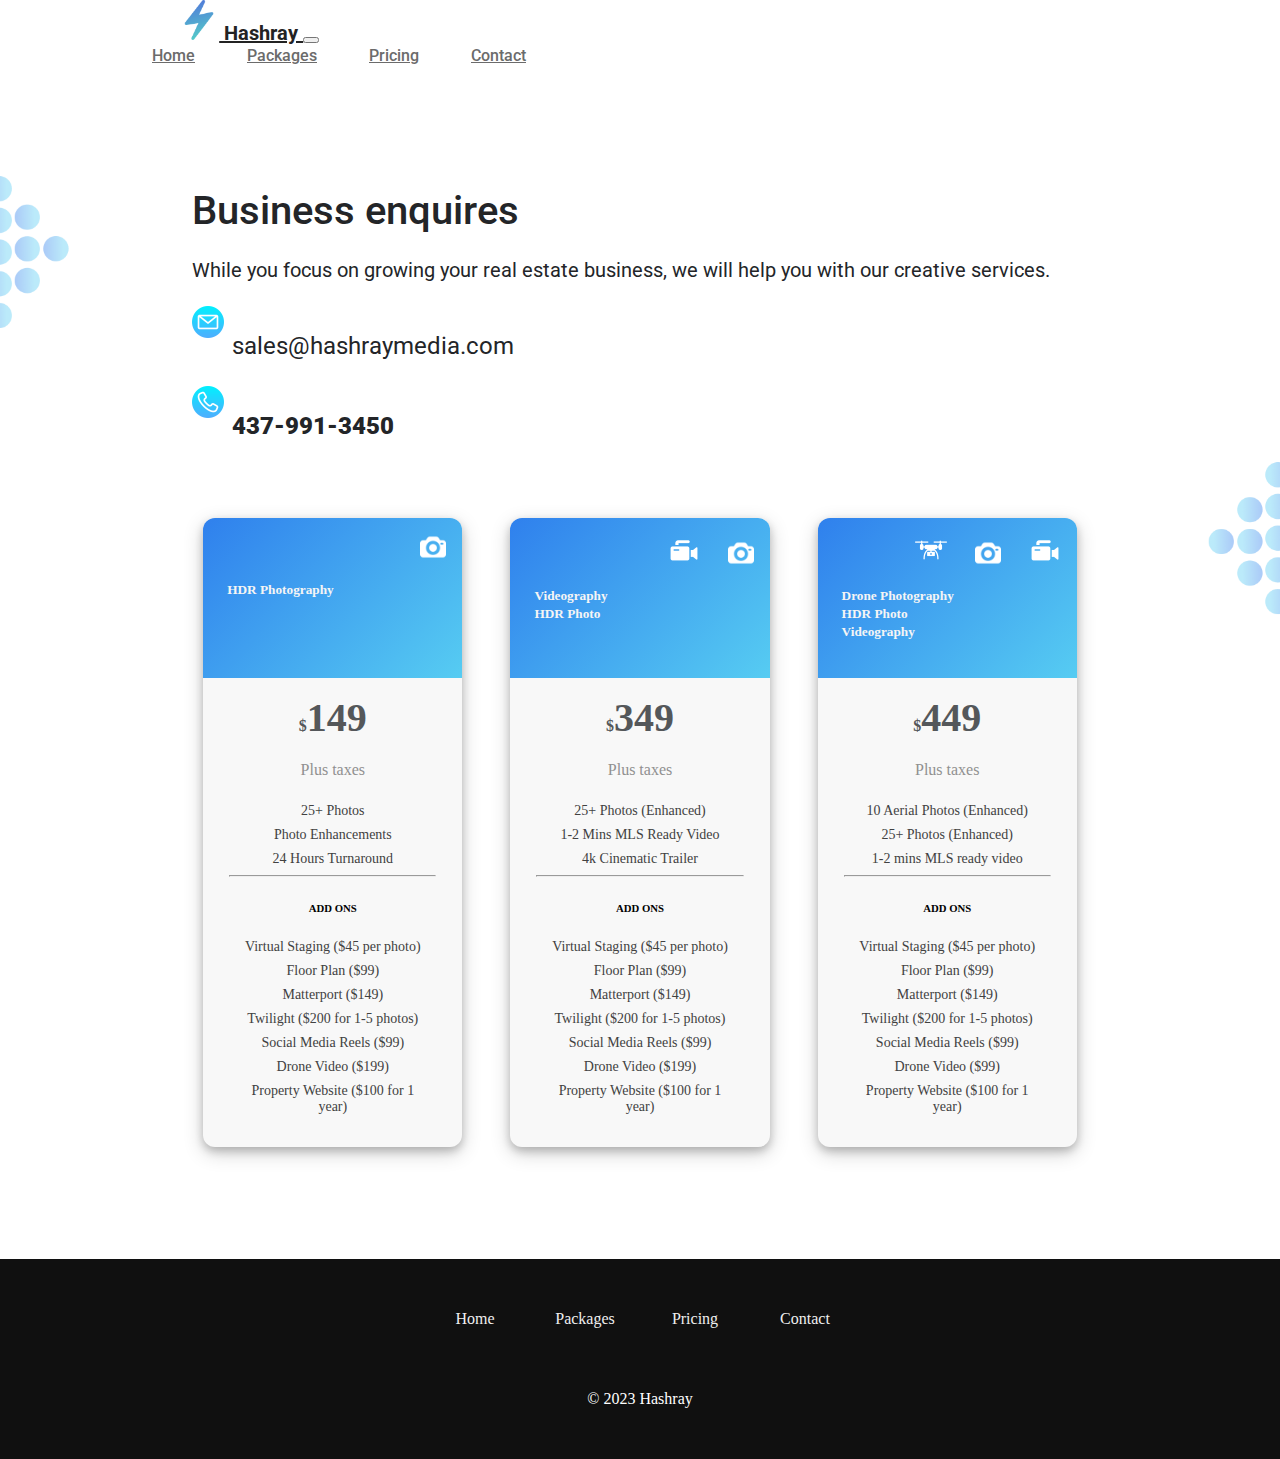
==== contact.html @ 39d91c75 "Add files via upload" ====
<!DOCTYPE html>
<html lang="en">
<head>
  <meta charset="UTF-8">
  <meta http-equiv="X-UA-Compatible" content="IE=edge">
  <meta name="viewport" content="width=device-width, initial-scale=1.0">
  <title>HomePage</title>
  <link rel="preconnect" href="https://fonts.googleapis.com">
  <link rel="preconnect" href="https://fonts.gstatic.com" crossorigin>
  <link href="https://fonts.googleapis.com/css2?family=Galada&family=Roboto:wght@100;300;400;500;700;900&display=swap" rel="stylesheet">
  <link href="https://cdn.jsdelivr.net/npm/bootstrap@5.2.3/dist/css/bootstrap.min.css" rel="stylesheet" integrity="sha384-rbsA2VBKQhggwzxH7pPCaAqO46MgnOM80zW1RWuH61DGLwZJEdK2Kadq2F9CUG65" crossorigin="anonymous">
  <link rel="stylesheet" href="contact.css">
</head>

<body>
    <!-- Navbar -->
    <nav class="myNav navbar sticky-top navbar-expand-lg navbar-light bg-light" id="pageTop">
    <div class="container-fluid">
    <a class="navbar-brand" href="index.html">
        <img src="/Images/HashRay.png" alt="Bootstrap" width="40" height="40">
        Hashray
    </a>
    <button class="navbar-toggler" type="button" data-bs-toggle="collapse" data-bs-target="#navbarNavAltMarkup" aria-controls="navbarNavAltMarkup" aria-expanded="false" aria-label="Toggle navigation">
    <span class="navbar-toggler-icon"></span>
    </button>
    <div class="collapse navbar-collapse" id="navbarNavAltMarkup">
    <div class="navbar-nav justify-content-center">
        <a class="nav-link active" aria-current="page" href="index.html">Home</a>
        <a class="nav-link" href="#PricingID">Packages</a>
        <a class="nav-link" href="#PricingID">Pricing</a>
        <a class="nav-link" href="#">Contact</a>
    </div>
    </div>
    </div>
    </nav>

    <!-- Contact Container -->
    <div class="contactContainer">
        <h1>Business enquires</h1>
        <p>While you focus on growing your real estate business, we will help you with our creative services.</p>
        <div class="iconContainer">   
            <div class="email">
                <img src="Images/email.png" alt="" width="32px" height="32px">
                <p>sales@hashraymedia.com</p>
            </div>
            <div class="mobile">
                <img src="Images/call.png" alt="" width="32px" height="32px">
                <p>437-991-3450</p>
            </div>
        </div>
    </div>

    <!-- Pricing Container -->
    <div class="PricingContainer" id="PricingID">
    <div class="cardPricing cardOne">
        <div class="cardTop cardOneTop">
        <div class="imageContainer">
            <img src="/Images/photo-camera.png" class="cardIcon" alt="" width="26px" height="26px">
        </div>
        <div class="cardHeadingContainer">
            <h5 class="cardHeading">HDR Photography</h5>
        </div>
        </div>
        <div class="cardBottom">
        <h3 class="price"><span class="dollar">$</span>149</h3>
        <p class="taxes">Plus taxes</p>
        <div class="cardParaContainer">
            <p class="cardParagraph">25+ Photos</p>
            <p class="cardParagraph">Photo Enhancements</p>
            <p class="cardParagraph">24 Hours Turnaround</p>
            <hr>
            <h6>ADD ONS</h6>
            <div class="AddOns">
            <p class="cardParagraph">Virtual Staging ($45 per photo)</p>
            <p class="cardParagraph">Floor Plan ($99)</p>
            <p class="cardParagraph">Matterport ($149)</p>
            <p class="cardParagraph">Twilight ($200 for 1-5 photos)</p>
            <p class="cardParagraph">Social Media Reels ($99)</p>
            <p class="cardParagraph">Drone Video ($199)</p>
            <p class="cardParagraph">Property Website ($100 for 1 year)</p>
            </div>
        </div>
        </div>
    </div>
    <div class="cardPricing cardTwo">
        <div class="cardTop cardTwoTop">
        <div class="imageContainer">
            <img src="/Images/camcorder.png" class="cardIcon" alt="" width="32px" height="32px">
            <img src="/Images/photo-camera.png" class="cardIcon" alt="" width="26px" height="26px">
        </div>
        <div class="cardHeadingContainer">
            <h5 class="cardHeading">Videography</h5>
            <h5 class="cardHeading">HDR Photo</h5>  
        </div>
        </div>
        <div class="cardBottom">
        <h3 class="price"><span class="dollar">$</span>349</h3>
        <p class="taxes">Plus taxes</p>
        <div class="cardParaContainer">
            <p class="cardParagraph">25+ Photos (Enhanced)</p>
            <p class="cardParagraph">1-2 Mins MLS Ready Video</p>
            <p class="cardParagraph">4k Cinematic Trailer</p>
            <hr>
            <h6>ADD ONS</h6>
            <div class="AddOns">
            <p class="cardParagraph">Virtual Staging ($45 per photo)</p>
            <p class="cardParagraph">Floor Plan ($99)</p>
            <p class="cardParagraph">Matterport ($149)</p>
            <p class="cardParagraph">Twilight ($200 for 1-5 photos)</p>
            <p class="cardParagraph">Social Media Reels ($99)</p>
            <p class="cardParagraph">Drone Video ($199)</p>
            <p class="cardParagraph">Property Website ($100 for 1 year)</p>
            </div>
        </div>
        </div>       
    </div>
    <div class="cardPricing cardThree">
        <div class="cardTop cardTwoTop">
        <div class="imageContainer">
            <img src="/Images/drone.png" class="cardIcon" alt="" width="32px" height="32px">
            <img src="/Images/photo-camera.png" class="cardIcon" alt="" width="26px" height="26px">
            <img src="/Images/camcorder.png" class="cardIcon" alt="" width="32px" height="32px">
        </div>
        <div class="cardHeadingContainer">
            <h5 class="cardHeading">Drone Photography</h5>  
            <h5 class="cardHeading">HDR Photo</h5>  
            <h5 class="cardHeading">Videography</h5>
        </div>
        </div>
        <div class="cardBottom">
        <h3 class="price"><span class="dollar">$</span>449</h3>
        <p class="taxes">Plus taxes</p>
        <div class="cardParaContainer">
            <p class="cardParagraph">10 Aerial Photos (Enhanced)</p>
            <p class="cardParagraph">25+ Photos (Enhanced)</p>
            <p class="cardParagraph">1-2 mins MLS ready video</p>
            <hr>
            <h6>ADD ONS</h6>
            <div class="AddOns">
            <p class="cardParagraph">Virtual Staging ($45 per photo)</p>
            <p class="cardParagraph">Floor Plan ($99)</p>
            <p class="cardParagraph">Matterport ($149)</p>
            <p class="cardParagraph">Twilight ($200 for 1-5 photos)</p>
            <p class="cardParagraph">Social Media Reels ($99)</p>
            <p class="cardParagraph">Drone Video ($99)</p>
            <p class="cardParagraph">Property Website ($100 for 1 year)</p>
            </div>
        </div>
        </div>       
    </div>
    </div>

    <!-- Footer -->
    <footer class="footerContainer" id="footerID">
    <div class="footerNavContainer">
        <ul class="footerNav">
        <li class="footer-item"><a href="index.html" class="footer-anchor">Home</a></li>
        <li class="footer-item"><a href="#PricingID" class="footer-anchor">Packages</a></li>
        <li class="footer-item"><a href="#PricingID" class="footer-anchor">Pricing</a></li>
        <li class="footer-item"><a href="#" class="footer-anchor">Contact</a></li>
        </ul>
    </div>
    <div class="copyrightContainer">
        <p class="copyright">© 2023 Hashray</p>
    </div>    
    </footer>

    <script src="https://cdn.jsdelivr.net/npm/bootstrap@5.2.3/dist/js/bootstrap.bundle.min.js" integrity="sha384-kenU1KFdBIe4zVF0s0G1M5b4hcpxyD9F7jL+jjXkk+Q2h455rYXK/7HAuoJl+0I4" crossorigin="anonymous"></script>
</body>
</html>
---- contact.css ----
body {
    margin: 0px;
    width: 100vw;
    display: flex;
    flex-direction: column;
    justify-content: center;
    align-items: center;
    background-image: url(Images/BG_contact.png);
    background-size: 100%;
    background-repeat: no-repeat;
    overflow-x: hidden;
}

.navbar-brand {
    margin-left: 14%;
    font-family: 'Roboto';
    font-style: normal;
    font-weight: 700;
    font-size: 20px;
    line-height: 0px;
    color: #232323;
}

.myNav {
    width: 100%;
    /* --bs-bg-opacity: 0; */
}

.navbar-nav {
    margin-left: 10%;
}

.nav-link {
    margin: 0px 24px 0px 24px;
    font-family: 'Roboto';
    font-style: normal;
    font-weight: 500;
    font-size: 16px;
    line-height: 24px;
    color: #6B6B6B;
}

.contactContainer {
    width: 70%;
    height: auto;
    margin-top: 100px;
}

.contactContainer h1 {
    font-family: 'Roboto';
    font-weight: 500;
    font-size: 40px;
    line-height: 32px;
    color: #232528;
}

.contactContainer p {
    font-family: 'Roboto';
    font-weight: 400;
    font-size: 20px;
    line-height: 32px;
    color: #232528;
}

.iconContainer {
    display: flex;
    flex-direction: column;
}

.email,
.mobile {
    display: flex;
}

.email p {
    font-family: 'Roboto';
    font-weight: 400;
    font-size: 24px;
    line-height: 32px;
    color: #232528;
    margin-left: 8px;
}

.mobile p {
    font-family: 'Roboto';
    font-weight: 900;
    font-size: 24px;
    line-height: 32px;
    color: #232528;
    margin-left: 8px;
}


.PricingContainer {
    width: 72vw;
    height: auto;
    /* background-color: antiquewhite; */
    margin-top: 40px;
    align-self: center;
    display: flex;
    flex-wrap: wrap;
    justify-content: center;
    align-items: center;
}

.cardPricing {
    margin: auto;
    margin: 12px 24px 12px 24px;
    min-height: 400px;
    flex-basis: 250px;
    flex-grow: 1;
    background-color: #F8F8F8;
    border-radius: 12px;
    box-shadow: 0 4px 8px 0 rgba(0, 0, 0, 0.2), 0 6px 20px 0 rgba(0, 0, 0, 0.19);
}

.cardTop {
    /* background-color: #56CCF2; */
    background: linear-gradient(135deg, #2F80ED, #56CCF2);
    height: 160px;
    border-radius: 12px 12px 0px 0px;
    display: flex;
    flex-direction: column;
}

.imageContainer {
    align-self: flex-end;
    margin: 0px 16px;
}

.cardIcon {
    margin: 16px 0px 0px 24px;
}

.cardHeading {
    color: #F5F5F5;
    margin: 2px 24px;
}

.cardHeadingContainer {
    margin-top: 16px;
    margin-bottom: 16px;
}


.cardBottom {
    display: flex;
    flex-direction: column;
    justify-content: center;
    align-items: center;
    height: auto;
}

.cardParaContainer {
    width: 80%;
    text-align: center;
}

.price {
    font-weight: 800;
    font-size: 40px;
    margin: 16px 0px 4px 0px;
    color: #54575A;
}

.dollar {
    font-size: 16px;
    color: #54575A;
}

.taxes {
    font-size: 16px;
    color: #909090;
}

.cardLine {
    width: 80%;
    margin: 8px;
}

.cardParagraph {
    margin: 8px;
    font-size: 14px;
    font-weight: 500;
    color: #414141;
}

.AddOns {
    margin: 16px 0px 32px 0px;
}

.footerContainer {
    width: 100vw;
    height: 200px;
    margin-top: 100px;
    background-color: #101010;
    display: flex;
    flex-direction: column;
    justify-content: center;
}

.footerNav {
    list-style-type: none;
    display: flex;
    justify-content: center;
    height: 24px;
    padding: 0px;
}

.footer-item {
    margin: 0px 20px;
    width: 70px;
    text-align: center;
}

.footer-anchor {
    text-decoration: none;
    color: rgb(239, 239, 239);
}

.footer-anchor:hover {
    text-decoration: underline;
    color: whitesmoke;
    font-size: 17px;
}

.copyrightContainer {
    align-self: center;
    margin-top: 24px;
    color: rgb(255, 255, 255);
}

/*********************************************Media Queries - Medium*********************************************/
/*********************************************Media Queries - Medium*********************************************/
/*********************************************Media Queries - Medium*********************************************/
@media screen and (max-width:805px) {
    .PricingContainer {
        width: 85vw;
        margin-top: 40px;
    }


    .footer-item {
        margin: 0px 10px;
        width: 65px;
    }

    .email p {
        font-size: 18px;
        font-weight: 600;
    }

    .mobile p {
        font-size: 18px;
    }

}
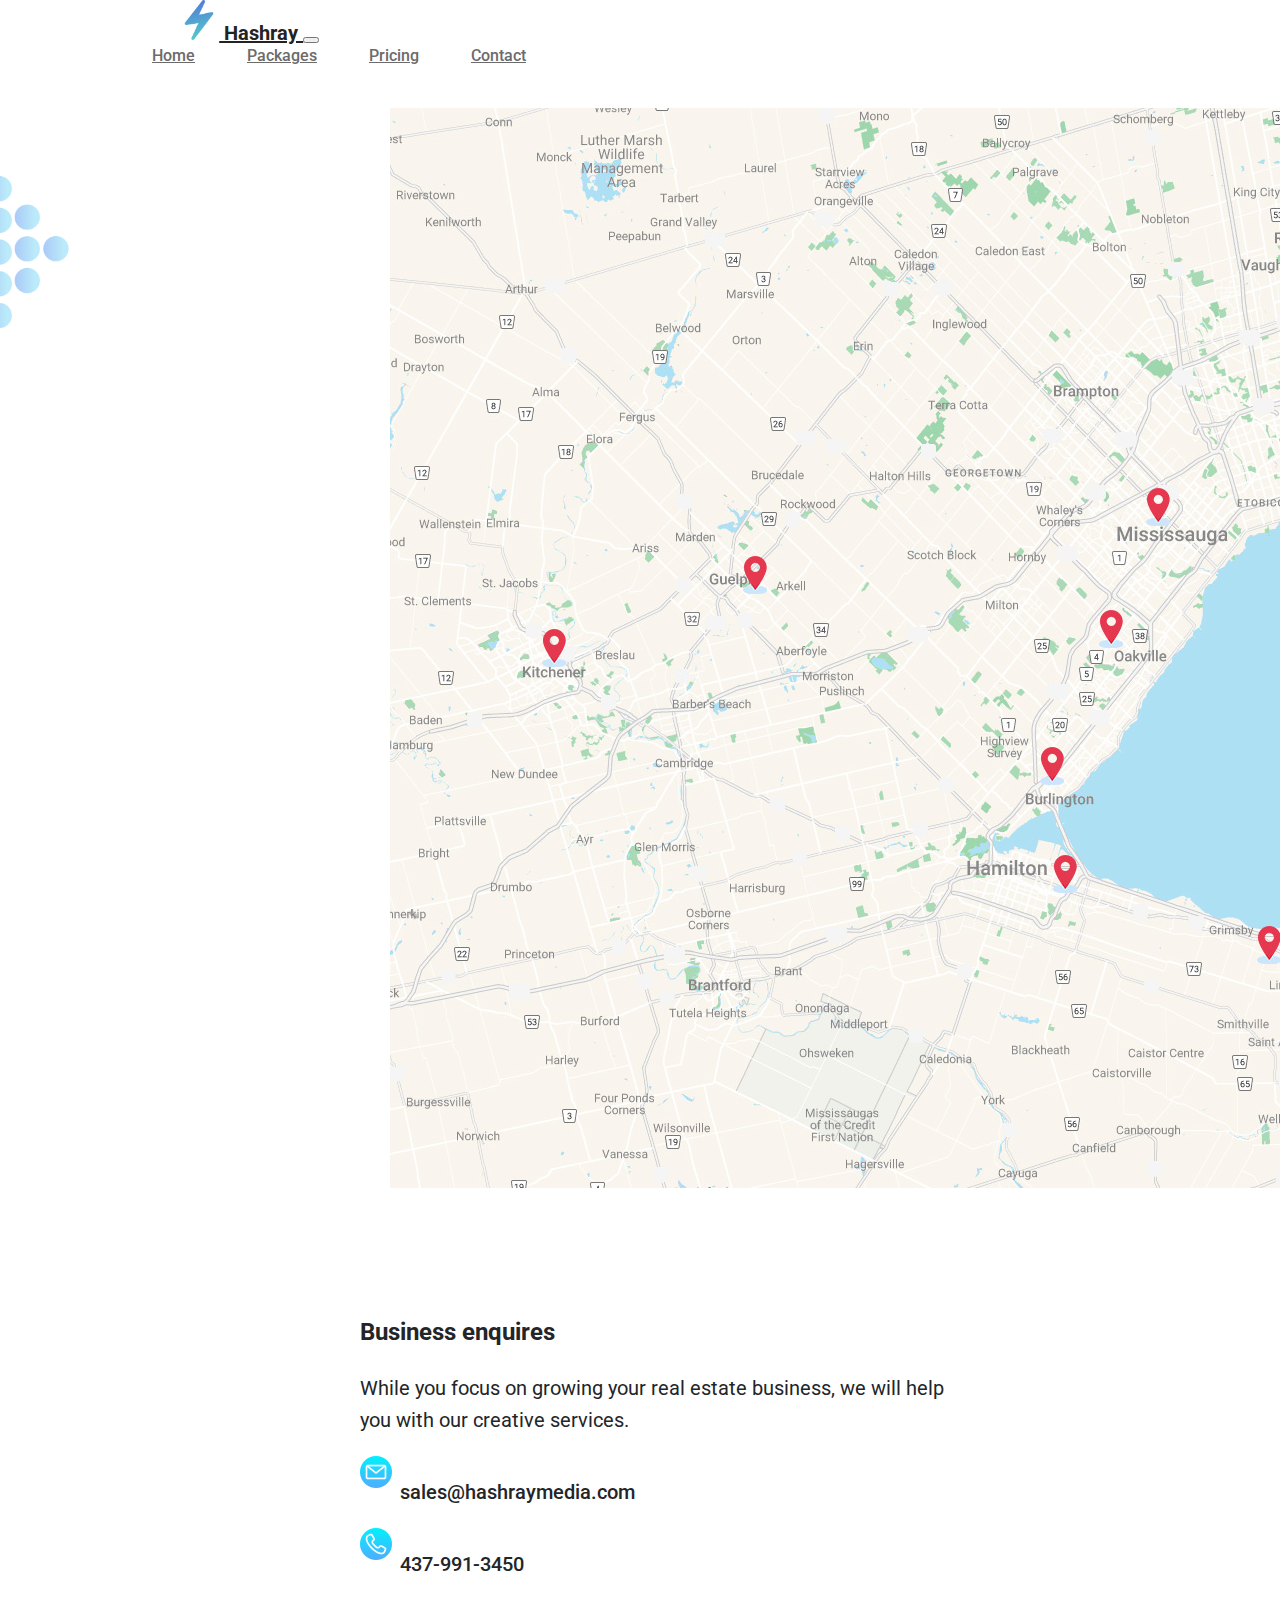
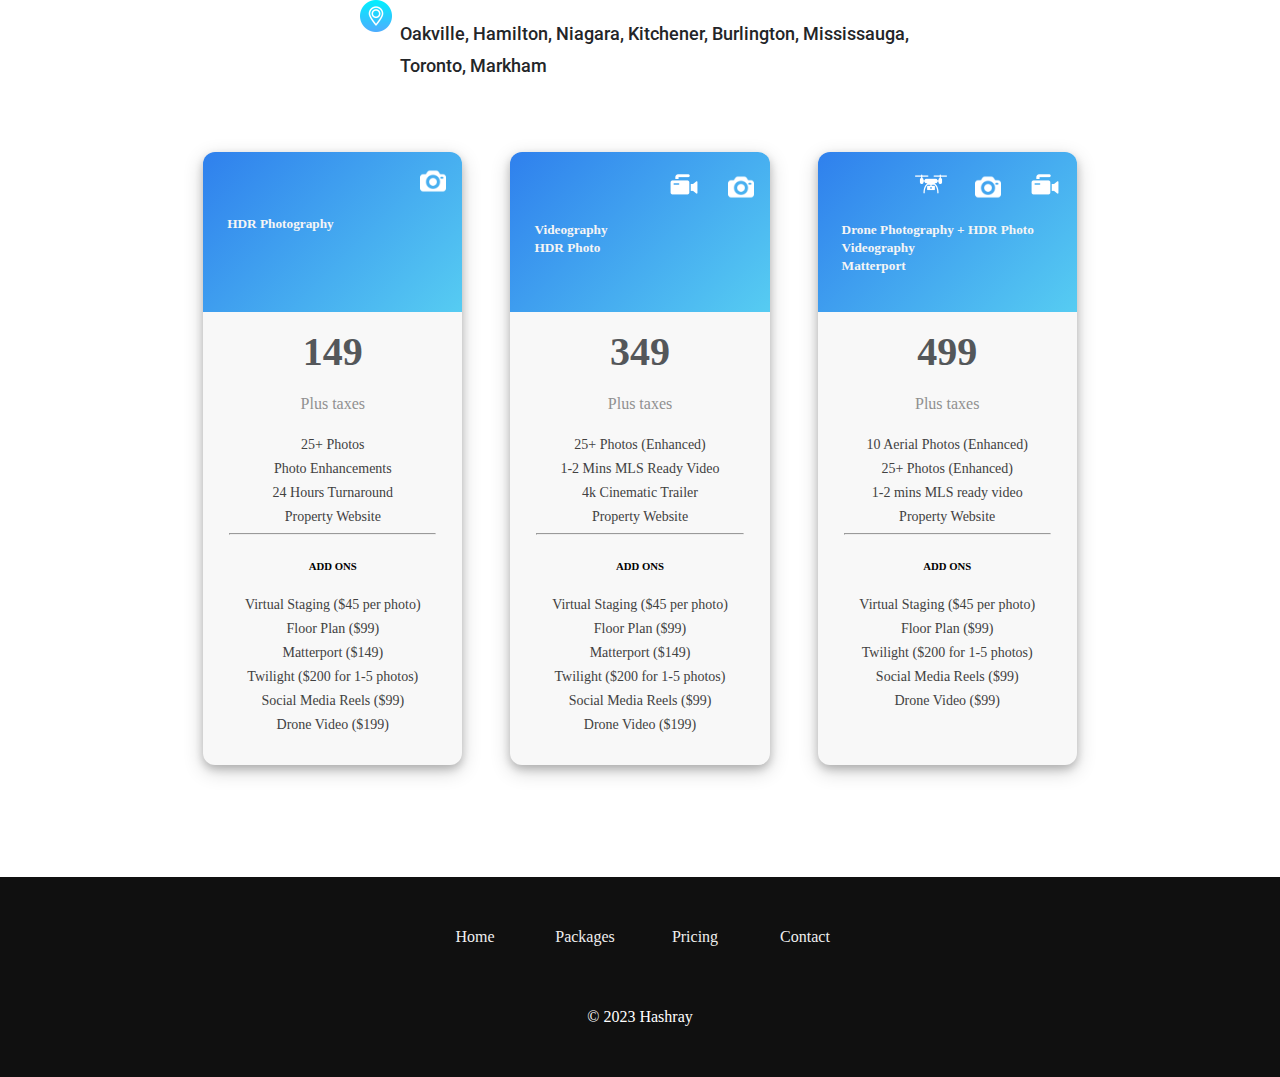
==== commit 82b694ef: "Add files via upload" ====
--- a/contact.html
+++ b/contact.html
@@ -34,121 +34,133 @@
     </div>
     </nav>
 
-    <!-- Contact Container -->
-    <div class="contactContainer">
-        <h1>Business enquires</h1>
-        <p>While you focus on growing your real estate business, we will help you with our creative services.</p>
-        <div class="iconContainer">   
-            <div class="email">
-                <img src="Images/email.png" alt="" width="32px" height="32px">
-                <p>sales@hashraymedia.com</p>
-            </div>
-            <div class="mobile">
-                <img src="Images/call.png" alt="" width="32px" height="32px">
-                <p>437-991-3450</p>
+    <!-- contactandmapContainer -->
+    <div class="contactandmapContainer">
+        <div class="mapContainer">
+            <img src="Images/Map.jpg" alt="" class="map  img-thumbnail">
+        </div>
+        <!-- Contact Container -->        
+        <div class="contactContainer">
+            <p class="headingContactContainer">Business enquires</p>
+            <p>While you focus on growing your real estate business, we will help you with our creative services.</p>
+            <div class="iconContainer">   
+                <div class="email">
+                    <img src="Images/email.png" alt="" width="32px" height="32px">
+                    <p>sales@hashraymedia.com</p>
+                </div>
+                <div class="mobile">
+                    <img src="Images/call.png" alt="" width="32px" height="32px">
+                    <p>437-991-3450</p>
+                </div>           
+                <div class="location">
+                    <img src="Images/pin.png" alt="" width="32px" height="32px">
+                    <p>Oakville, Hamilton, Niagara, Kitchener, Burlington, Mississauga, Toronto, Markham</p>
+                </div>
             </div>
         </div>
     </div>
 
+
     <!-- Pricing Container -->
     <div class="PricingContainer" id="PricingID">
-    <div class="cardPricing cardOne">
+        <div class="cardPricing cardOne">
         <div class="cardTop cardOneTop">
-        <div class="imageContainer">
+            <div class="imageContainer">
             <img src="/Images/photo-camera.png" class="cardIcon" alt="" width="26px" height="26px">
-        </div>
-        <div class="cardHeadingContainer">
+            </div>
+            <div class="cardHeadingContainer">
             <h5 class="cardHeading">HDR Photography</h5>
-        </div>
+            </div>
         </div>
         <div class="cardBottom">
-        <h3 class="price"><span class="dollar">$</span>149</h3>
-        <p class="taxes">Plus taxes</p>
-        <div class="cardParaContainer">
+            <h3 class="price">149</h3>
+            <p class="taxes">Plus taxes</p>
+            <div class="cardParaContainer">
             <p class="cardParagraph">25+ Photos</p>
             <p class="cardParagraph">Photo Enhancements</p>
             <p class="cardParagraph">24 Hours Turnaround</p>
+            <p class="cardParagraph">Property Website</p>
             <hr>
             <h6>ADD ONS</h6>
             <div class="AddOns">
-            <p class="cardParagraph">Virtual Staging ($45 per photo)</p>
-            <p class="cardParagraph">Floor Plan ($99)</p>
-            <p class="cardParagraph">Matterport ($149)</p>
-            <p class="cardParagraph">Twilight ($200 for 1-5 photos)</p>
-            <p class="cardParagraph">Social Media Reels ($99)</p>
-            <p class="cardParagraph">Drone Video ($199)</p>
-            <p class="cardParagraph">Property Website ($100 for 1 year)</p>
+                <p class="cardParagraph">Virtual Staging ($45 per photo)</p>
+                <p class="cardParagraph">Floor Plan ($99)</p>
+                <p class="cardParagraph">Matterport ($149)</p>
+                <p class="cardParagraph">Twilight ($200 for 1-5 photos)</p>
+                <p class="cardParagraph">Social Media Reels ($99)</p>
+                <p class="cardParagraph">Drone Video ($199)</p>
+            </div>
             </div>
         </div>
         </div>
-    </div>
-    <div class="cardPricing cardTwo">
+        <div class="cardPricing cardTwo">
         <div class="cardTop cardTwoTop">
-        <div class="imageContainer">
+            <div class="imageContainer">
             <img src="/Images/camcorder.png" class="cardIcon" alt="" width="32px" height="32px">
             <img src="/Images/photo-camera.png" class="cardIcon" alt="" width="26px" height="26px">
-        </div>
-        <div class="cardHeadingContainer">
+            </div>
+            <div class="cardHeadingContainer">
             <h5 class="cardHeading">Videography</h5>
             <h5 class="cardHeading">HDR Photo</h5>  
-        </div>
+            </div>
         </div>
         <div class="cardBottom">
-        <h3 class="price"><span class="dollar">$</span>349</h3>
-        <p class="taxes">Plus taxes</p>
-        <div class="cardParaContainer">
+            <h3 class="price">349</h3>
+            <p class="taxes">Plus taxes</p>
+            <div class="cardParaContainer">
             <p class="cardParagraph">25+ Photos (Enhanced)</p>
             <p class="cardParagraph">1-2 Mins MLS Ready Video</p>
             <p class="cardParagraph">4k Cinematic Trailer</p>
+            <p class="cardParagraph">Property Website</p>
             <hr>
             <h6>ADD ONS</h6>
             <div class="AddOns">
-            <p class="cardParagraph">Virtual Staging ($45 per photo)</p>
-            <p class="cardParagraph">Floor Plan ($99)</p>
-            <p class="cardParagraph">Matterport ($149)</p>
-            <p class="cardParagraph">Twilight ($200 for 1-5 photos)</p>
-            <p class="cardParagraph">Social Media Reels ($99)</p>
-            <p class="cardParagraph">Drone Video ($199)</p>
-            <p class="cardParagraph">Property Website ($100 for 1 year)</p>
+                <p class="cardParagraph">Virtual Staging ($45 per photo)</p>
+                <p class="cardParagraph">Floor Plan ($99)</p>
+                <p class="cardParagraph">Matterport ($149)</p>
+                <p class="cardParagraph">Twilight ($200 for 1-5 photos)</p>
+                <p class="cardParagraph">Social Media Reels ($99)</p>
+                <p class="cardParagraph">Drone Video ($199)</p>
             </div>
+            </div>
+        </div>       
         </div>
-        </div>       
-    </div>
-    <div class="cardPricing cardThree">
+        <div class="cardPricing cardThree">
         <div class="cardTop cardTwoTop">
-        <div class="imageContainer">
+            <div class="imageContainer">
             <img src="/Images/drone.png" class="cardIcon" alt="" width="32px" height="32px">
             <img src="/Images/photo-camera.png" class="cardIcon" alt="" width="26px" height="26px">
             <img src="/Images/camcorder.png" class="cardIcon" alt="" width="32px" height="32px">
-        </div>
-        <div class="cardHeadingContainer">
-            <h5 class="cardHeading">Drone Photography</h5>  
-            <h5 class="cardHeading">HDR Photo</h5>  
+            </div>
+            <div class="cardHeadingContainer">
+            <h5 class="cardHeading">Drone Photography + HDR Photo</h5>  
             <h5 class="cardHeading">Videography</h5>
-        </div>
+            <h5 class="cardHeading">Matterport</h5>  
+            </div>
         </div>
         <div class="cardBottom">
-        <h3 class="price"><span class="dollar">$</span>449</h3>
-        <p class="taxes">Plus taxes</p>
-        <div class="cardParaContainer">
+            <h3 class="price">499</h3>
+            <p class="taxes">Plus taxes</p>
+            <div class="cardParaContainer">
             <p class="cardParagraph">10 Aerial Photos (Enhanced)</p>
             <p class="cardParagraph">25+ Photos (Enhanced)</p>
             <p class="cardParagraph">1-2 mins MLS ready video</p>
+            <p class="cardParagraph">Property Website</p>
             <hr>
             <h6>ADD ONS</h6>
             <div class="AddOns">
-            <p class="cardParagraph">Virtual Staging ($45 per photo)</p>
-            <p class="cardParagraph">Floor Plan ($99)</p>
-            <p class="cardParagraph">Matterport ($149)</p>
-            <p class="cardParagraph">Twilight ($200 for 1-5 photos)</p>
-            <p class="cardParagraph">Social Media Reels ($99)</p>
-            <p class="cardParagraph">Drone Video ($99)</p>
-            <p class="cardParagraph">Property Website ($100 for 1 year)</p>
+                <p class="cardParagraph">Virtual Staging ($45 per photo)</p>
+                <p class="cardParagraph">Floor Plan ($99)</p> 
+                <p class="cardParagraph">Twilight ($200 for 1-5 photos)</p>
+                <p class="cardParagraph">Social Media Reels ($99)</p>
+                <p class="cardParagraph">Drone Video ($99)</p>
+                <p class="cardParagraph">&#x200B</p>
             </div>
+            </div>
+        </div>       
         </div>
-        </div>       
     </div>
-    </div>
+
 
     <!-- Footer -->
     <footer class="footerContainer" id="footerID">
--- a/contact.css
+++ b/contact.css
@@ -40,10 +40,33 @@
     color: #6B6B6B;
 }
 
+.contactandmapContainer {
+    display: flex;
+    justify-content: space-around;
+    align-items: center;
+    margin-top: 40px;
+    width: 70%;
+    flex-grow: 1;
+    flex-wrap: wrap;
+}
+
+.mapContainer {
+    width: 500px;
+}
+
 .contactContainer {
-    width: 70%;
+    width: 600px;
     height: auto;
     margin-top: 100px;
+    margin-left: 40px;
+}
+
+.headingContactContainer {
+    font-family: 'Roboto';
+    font-style: normal;
+    font-weight: 700 !important;
+    font-size: 24px !important;
+    line-height: 24px;
 }
 
 .contactContainer h1 {
@@ -68,14 +91,15 @@
 }
 
 .email,
-.mobile {
+.mobile,
+.location {
     display: flex;
 }
 
 .email p {
     font-family: 'Roboto';
-    font-weight: 400;
-    font-size: 24px;
+    font-weight: 500;
+    font-size: 20px;
     line-height: 32px;
     color: #232528;
     margin-left: 8px;
@@ -83,8 +107,17 @@
 
 .mobile p {
     font-family: 'Roboto';
-    font-weight: 900;
-    font-size: 24px;
+    font-weight: 500;
+    font-size: 20px;
+    line-height: 32px;
+    color: #232528;
+    margin-left: 8px;
+}
+
+.location p {
+    font-family: 'Roboto';
+    font-weight: 500;
+    font-size: 18px;
     line-height: 32px;
     color: #232528;
     margin-left: 8px;
@@ -234,8 +267,22 @@
 /*********************************************Media Queries - Medium*********************************************/
 /*********************************************Media Queries - Medium*********************************************/
 @media screen and (max-width:805px) {
+    body {
+        background-image: url(Images/BG_Image_Low.png);
+    }
+
+    .navbar-brand {
+        margin-left: 0%;
+    }
+
+    .contactContainer {
+        width: 80vw;
+        margin-top: 60px !important;
+    }
+
+
     .PricingContainer {
-        width: 85vw;
+        width: 90vw;
         margin-top: 40px;
     }
 
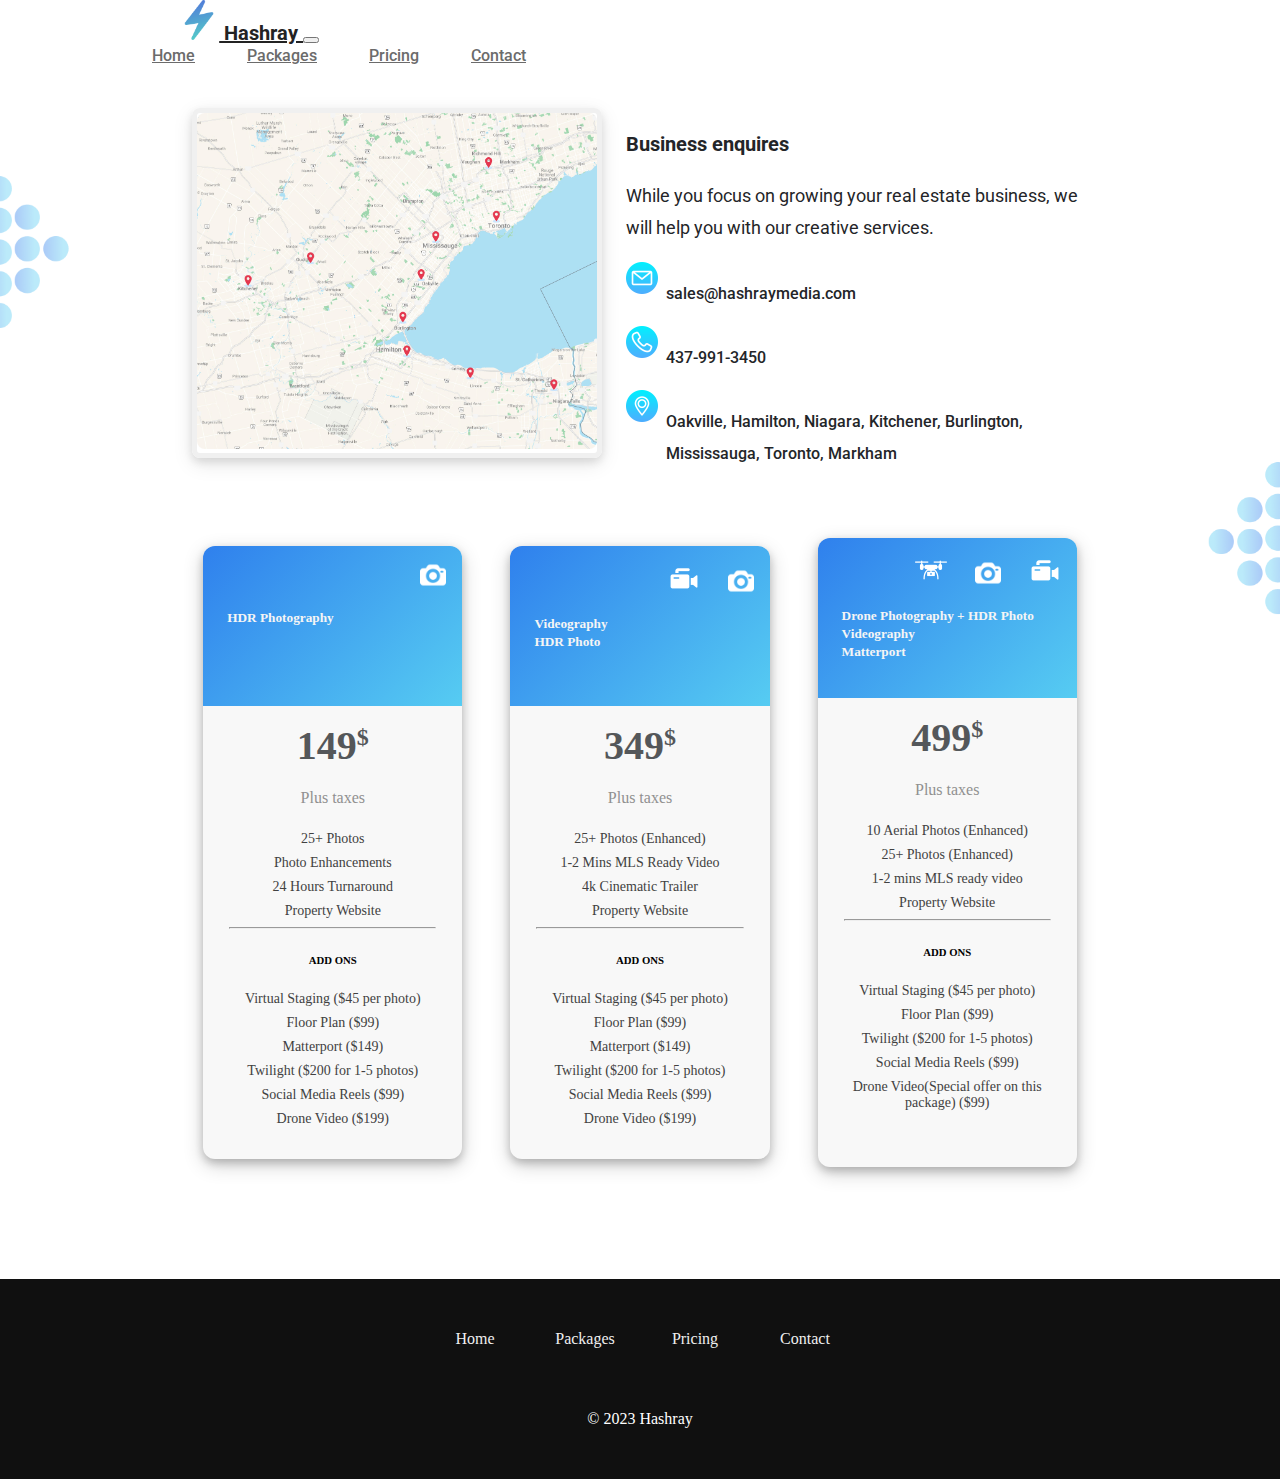
==== commit c201b11d: "Add files via upload" ====
--- a/contact.html
+++ b/contact.html
@@ -37,7 +37,7 @@
     <!-- contactandmapContainer -->
     <div class="contactandmapContainer">
         <div class="mapContainer">
-            <img src="Images/Map.jpg" alt="" class="map  img-thumbnail">
+            <img src="Images/Map.jpg" alt="" class="map">
         </div>
         <!-- Contact Container -->        
         <div class="contactContainer">
@@ -61,105 +61,105 @@
     </div>
 
 
-    <!-- Pricing Container -->
-    <div class="PricingContainer" id="PricingID">
-        <div class="cardPricing cardOne">
-        <div class="cardTop cardOneTop">
-            <div class="imageContainer">
-            <img src="/Images/photo-camera.png" class="cardIcon" alt="" width="26px" height="26px">
-            </div>
-            <div class="cardHeadingContainer">
-            <h5 class="cardHeading">HDR Photography</h5>
-            </div>
+  <!-- Pricing Container -->
+  <div class="PricingContainer" id="PricingID">
+    <div class="cardPricing cardOne">
+      <div class="cardTop cardOneTop">
+        <div class="imageContainer">
+          <img src="/Images/photo-camera.png" class="cardIcon" alt="" width="26px" height="26px">
         </div>
-        <div class="cardBottom">
-            <h3 class="price">149</h3>
-            <p class="taxes">Plus taxes</p>
-            <div class="cardParaContainer">
-            <p class="cardParagraph">25+ Photos</p>
-            <p class="cardParagraph">Photo Enhancements</p>
-            <p class="cardParagraph">24 Hours Turnaround</p>
-            <p class="cardParagraph">Property Website</p>
-            <hr>
-            <h6>ADD ONS</h6>
-            <div class="AddOns">
-                <p class="cardParagraph">Virtual Staging ($45 per photo)</p>
-                <p class="cardParagraph">Floor Plan ($99)</p>
-                <p class="cardParagraph">Matterport ($149)</p>
-                <p class="cardParagraph">Twilight ($200 for 1-5 photos)</p>
-                <p class="cardParagraph">Social Media Reels ($99)</p>
-                <p class="cardParagraph">Drone Video ($199)</p>
-            </div>
-            </div>
+        <div class="cardHeadingContainer">
+          <h5 class="cardHeading">HDR Photography</h5>
         </div>
+      </div>
+      <div class="cardBottom">
+        <h3 class="price">149</h3>
+        <p class="taxes">Plus taxes</p>
+        <div class="cardParaContainer">
+          <p class="cardParagraph">25+ Photos</p>
+          <p class="cardParagraph">Photo Enhancements</p>
+          <p class="cardParagraph">24 Hours Turnaround</p>
+          <p class="cardParagraph">Property Website</p>
+          <hr>
+          <h6>ADD ONS</h6>
+          <div class="AddOns">
+            <p class="cardParagraph">Virtual Staging ($45 per photo)</p>
+            <p class="cardParagraph">Floor Plan ($99)</p>
+            <p class="cardParagraph">Matterport ($149)</p>
+            <p class="cardParagraph">Twilight ($200 for 1-5 photos)</p>
+            <p class="cardParagraph">Social Media Reels ($99)</p>
+            <p class="cardParagraph">Drone Video ($199)</p>
+          </div>
         </div>
-        <div class="cardPricing cardTwo">
-        <div class="cardTop cardTwoTop">
-            <div class="imageContainer">
-            <img src="/Images/camcorder.png" class="cardIcon" alt="" width="32px" height="32px">
-            <img src="/Images/photo-camera.png" class="cardIcon" alt="" width="26px" height="26px">
-            </div>
-            <div class="cardHeadingContainer">
-            <h5 class="cardHeading">Videography</h5>
-            <h5 class="cardHeading">HDR Photo</h5>  
-            </div>
+      </div>
+    </div>
+    <div class="cardPricing cardTwo">
+      <div class="cardTop cardTwoTop">
+        <div class="imageContainer">
+          <img src="/Images/camcorder.png" class="cardIcon" alt="" width="32px" height="32px">
+          <img src="/Images/photo-camera.png" class="cardIcon" alt="" width="26px" height="26px">
         </div>
-        <div class="cardBottom">
-            <h3 class="price">349</h3>
-            <p class="taxes">Plus taxes</p>
-            <div class="cardParaContainer">
-            <p class="cardParagraph">25+ Photos (Enhanced)</p>
-            <p class="cardParagraph">1-2 Mins MLS Ready Video</p>
-            <p class="cardParagraph">4k Cinematic Trailer</p>
-            <p class="cardParagraph">Property Website</p>
-            <hr>
-            <h6>ADD ONS</h6>
-            <div class="AddOns">
-                <p class="cardParagraph">Virtual Staging ($45 per photo)</p>
-                <p class="cardParagraph">Floor Plan ($99)</p>
-                <p class="cardParagraph">Matterport ($149)</p>
-                <p class="cardParagraph">Twilight ($200 for 1-5 photos)</p>
-                <p class="cardParagraph">Social Media Reels ($99)</p>
-                <p class="cardParagraph">Drone Video ($199)</p>
-            </div>
-            </div>
-        </div>       
+        <div class="cardHeadingContainer">
+          <h5 class="cardHeading">Videography</h5>
+          <h5 class="cardHeading">HDR Photo</h5>  
         </div>
-        <div class="cardPricing cardThree">
-        <div class="cardTop cardTwoTop">
-            <div class="imageContainer">
-            <img src="/Images/drone.png" class="cardIcon" alt="" width="32px" height="32px">
-            <img src="/Images/photo-camera.png" class="cardIcon" alt="" width="26px" height="26px">
-            <img src="/Images/camcorder.png" class="cardIcon" alt="" width="32px" height="32px">
-            </div>
-            <div class="cardHeadingContainer">
-            <h5 class="cardHeading">Drone Photography + HDR Photo</h5>  
-            <h5 class="cardHeading">Videography</h5>
-            <h5 class="cardHeading">Matterport</h5>  
-            </div>
+      </div>
+      <div class="cardBottom">
+        <h3 class="price">349</h3>
+        <p class="taxes">Plus taxes</p>
+        <div class="cardParaContainer">
+          <p class="cardParagraph">25+ Photos (Enhanced)</p>
+          <p class="cardParagraph">1-2 Mins MLS Ready Video</p>
+          <p class="cardParagraph">4k Cinematic Trailer</p>
+          <p class="cardParagraph">Property Website</p>
+          <hr>
+          <h6>ADD ONS</h6>
+          <div class="AddOns">
+            <p class="cardParagraph">Virtual Staging ($45 per photo)</p>
+            <p class="cardParagraph">Floor Plan ($99)</p>
+            <p class="cardParagraph">Matterport ($149)</p>
+            <p class="cardParagraph">Twilight ($200 for 1-5 photos)</p>
+            <p class="cardParagraph">Social Media Reels ($99)</p>
+            <p class="cardParagraph">Drone Video ($199)</p>
+          </div>
         </div>
-        <div class="cardBottom">
-            <h3 class="price">499</h3>
-            <p class="taxes">Plus taxes</p>
-            <div class="cardParaContainer">
-            <p class="cardParagraph">10 Aerial Photos (Enhanced)</p>
-            <p class="cardParagraph">25+ Photos (Enhanced)</p>
-            <p class="cardParagraph">1-2 mins MLS ready video</p>
-            <p class="cardParagraph">Property Website</p>
-            <hr>
-            <h6>ADD ONS</h6>
-            <div class="AddOns">
-                <p class="cardParagraph">Virtual Staging ($45 per photo)</p>
-                <p class="cardParagraph">Floor Plan ($99)</p> 
-                <p class="cardParagraph">Twilight ($200 for 1-5 photos)</p>
-                <p class="cardParagraph">Social Media Reels ($99)</p>
-                <p class="cardParagraph">Drone Video ($99)</p>
-                <p class="cardParagraph">&#x200B</p>
-            </div>
-            </div>
-        </div>       
+      </div>       
+    </div>
+    <div class="cardPricing cardThree">
+      <div class="cardTop cardTwoTop">
+        <div class="imageContainer">
+          <img src="/Images/drone.png" class="cardIcon" alt="" width="32px" height="32px">
+          <img src="/Images/photo-camera.png" class="cardIcon" alt="" width="26px" height="26px">
+          <img src="/Images/camcorder.png" class="cardIcon" alt="" width="32px" height="32px">
         </div>
+        <div class="cardHeadingContainer">
+          <h5 class="cardHeading">Drone Photography + HDR Photo</h5>  
+          <h5 class="cardHeading">Videography</h5>
+          <h5 class="cardHeading">Matterport</h5>  
+        </div>
+      </div>
+      <div class="cardBottom">
+        <h3 class="price">499</h3>
+        <p class="taxes">Plus taxes</p>
+        <div class="cardParaContainer">
+          <p class="cardParagraph">10 Aerial Photos (Enhanced)</p>
+          <p class="cardParagraph">25+ Photos (Enhanced)</p>
+          <p class="cardParagraph">1-2 mins MLS ready video</p>
+          <p class="cardParagraph">Property Website</p>
+          <hr>
+          <h6>ADD ONS</h6>
+          <div class="AddOns">
+            <p class="cardParagraph">Virtual Staging ($45 per photo)</p>
+            <p class="cardParagraph">Floor Plan ($99)</p> 
+            <p class="cardParagraph">Twilight ($200 for 1-5 photos)</p>
+            <p class="cardParagraph">Social Media Reels ($99)</p>
+            <p class="cardParagraph">Drone Video(Special offer on this package) ($99)</p>
+            <p class="cardParagraph">&#x200B</p>
+          </div>
+        </div>
+      </div>       
     </div>
+  </div>
 
 
     <!-- Footer -->
--- a/contact.css
+++ b/contact.css
@@ -41,46 +41,44 @@
 }
 
 .contactandmapContainer {
-    display: flex;
-    justify-content: space-around;
-    align-items: center;
+    width: 70%;
+    display: flex;
+    align-items: flex-start;
+    flex-wrap: wrap;
     margin-top: 40px;
-    width: 70%;
+}
+
+.mapContainer {
+    min-width: 400px;
+    max-width: 400px;
+    border: 5px solid rgb(240, 240, 240);
+    border-radius: 8px;
+    box-shadow: 0 4px 8px 0 rgba(0, 0, 0, 0.10), 0 6px 20px 0 rgba(0, 0, 0, 0.10);
+}
+
+.map {
+    width: 100%;
+    border-radius: 8px;
+}
+
+.contactContainer {
+    flex-basis: 200px;
     flex-grow: 1;
-    flex-wrap: wrap;
-}
-
-.mapContainer {
-    width: 500px;
-}
-
-.contactContainer {
-    width: 600px;
-    height: auto;
-    margin-top: 100px;
-    margin-left: 40px;
+    margin-left: 24px;
 }
 
 .headingContactContainer {
     font-family: 'Roboto';
     font-style: normal;
     font-weight: 700 !important;
-    font-size: 24px !important;
+    font-size: 20px !important;
     line-height: 24px;
 }
 
-.contactContainer h1 {
-    font-family: 'Roboto';
-    font-weight: 500;
-    font-size: 40px;
-    line-height: 32px;
-    color: #232528;
-}
-
 .contactContainer p {
     font-family: 'Roboto';
     font-weight: 400;
-    font-size: 20px;
+    font-size: 18px;
     line-height: 32px;
     color: #232528;
 }
@@ -99,7 +97,7 @@
 .email p {
     font-family: 'Roboto';
     font-weight: 500;
-    font-size: 20px;
+    font-size: 16px;
     line-height: 32px;
     color: #232528;
     margin-left: 8px;
@@ -108,7 +106,7 @@
 .mobile p {
     font-family: 'Roboto';
     font-weight: 500;
-    font-size: 20px;
+    font-size: 16px;
     line-height: 32px;
     color: #232528;
     margin-left: 8px;
@@ -117,7 +115,7 @@
 .location p {
     font-family: 'Roboto';
     font-weight: 500;
-    font-size: 18px;
+    font-size: 16px;
     line-height: 32px;
     color: #232528;
     margin-left: 8px;
@@ -196,6 +194,23 @@
     color: #54575A;
 }
 
+.price::after {
+    content: '$';
+    font-size: 24px;
+    font-weight: 900;
+    vertical-align: super;
+}
+
+.dollar {
+    font-size: 16px;
+    color: #54575A;
+}
+
+.taxes {
+    font-size: 16px;
+    color: #909090;
+}
+
 .dollar {
     font-size: 16px;
     color: #54575A;
@@ -266,18 +281,13 @@
 /*********************************************Media Queries - Medium*********************************************/
 /*********************************************Media Queries - Medium*********************************************/
 /*********************************************Media Queries - Medium*********************************************/
-@media screen and (max-width:805px) {
+@media screen and (max-width:960px) {
     body {
         background-image: url(Images/BG_Image_Low.png);
     }
 
     .navbar-brand {
         margin-left: 0%;
-    }
-
-    .contactContainer {
-        width: 80vw;
-        margin-top: 60px !important;
     }
 
 
@@ -286,6 +296,27 @@
         margin-top: 40px;
     }
 
+    .contactandmapContainer {
+        width: 76%;
+        justify-content: center;
+    }
+
+    .mapContainer {
+        min-width: 100%;
+        max-width: 100%;
+        border: 5px solid gainsboro;
+    }
+
+    .map {
+        width: 100%;
+    }
+
+    .contactContainer {
+        width: 100px !important;
+        flex-grow: 1;
+        margin-top: 16px;
+        margin-left: 8px;
+    }
 
     .footer-item {
         margin: 0px 10px;
@@ -293,12 +324,30 @@
     }
 
     .email p {
-        font-size: 18px;
-        font-weight: 600;
+        font-family: 'Roboto';
+        font-weight: 500;
+        font-size: 16px;
+        line-height: 32px;
+        color: #232528;
+        margin-left: 8px;
     }
 
     .mobile p {
-        font-size: 18px;
+        font-family: 'Roboto';
+        font-weight: 500;
+        font-size: 16px;
+        line-height: 32px;
+        color: #232528;
+        margin-left: 8px;
+    }
+
+    .location p {
+        font-family: 'Roboto';
+        font-weight: 500;
+        font-size: 16px;
+        line-height: 32px;
+        color: #232528;
+        margin-left: 8px;
     }
 
 }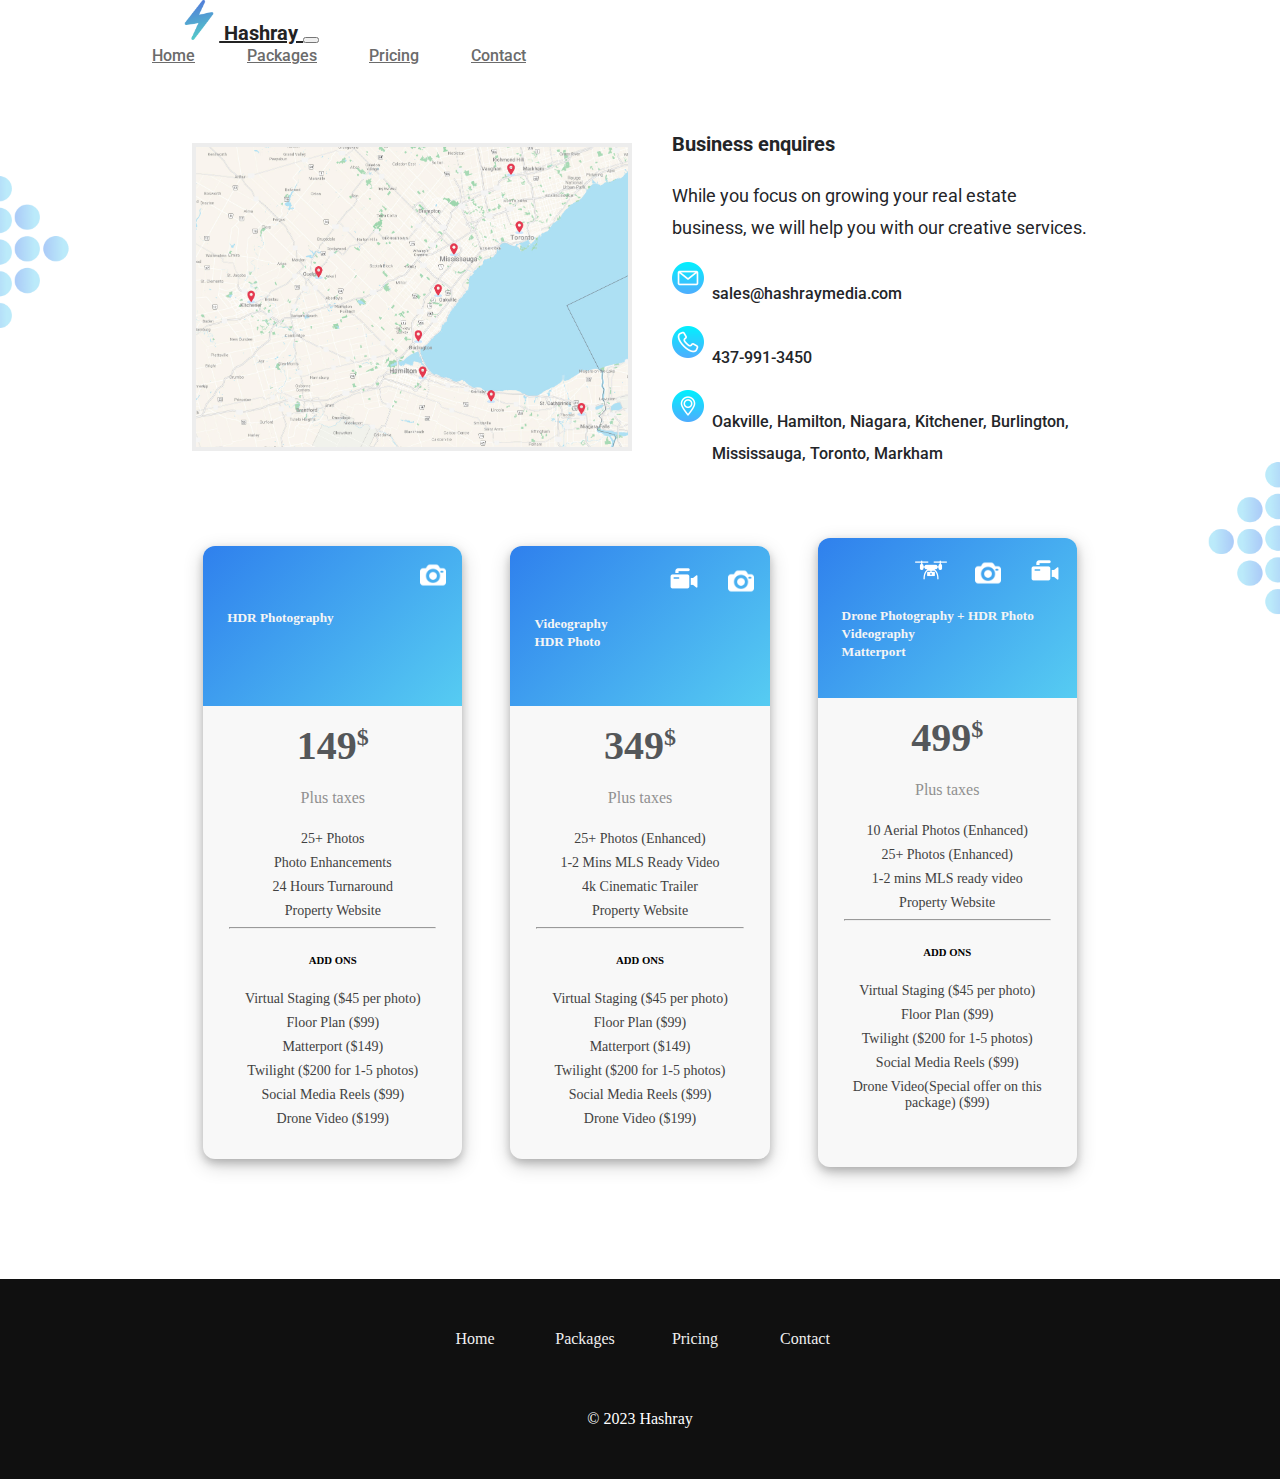
==== commit f6f13ecc: "Add files via upload" ====
--- a/contact.html
+++ b/contact.html
@@ -43,19 +43,21 @@
         <div class="contactContainer">
             <p class="headingContactContainer">Business enquires</p>
             <p>While you focus on growing your real estate business, we will help you with our creative services.</p>
-            <div class="iconContainer">   
+            <div class="iconContainer">  
+              <div class="contactinfo">
                 <div class="email">
-                    <img src="Images/email.png" alt="" width="32px" height="32px">
-                    <p>sales@hashraymedia.com</p>
+                  <img src="Images/email.png" alt="" width="32px" height="32px">
+                  <p>sales@hashraymedia.com</p>
                 </div>
                 <div class="mobile">
                     <img src="Images/call.png" alt="" width="32px" height="32px">
                     <p>437-991-3450</p>
-                </div>           
-                <div class="location">
-                    <img src="Images/pin.png" alt="" width="32px" height="32px">
-                    <p>Oakville, Hamilton, Niagara, Kitchener, Burlington, Mississauga, Toronto, Markham</p>
-                </div>
+                </div> 
+              </div>           
+              <div class="location">
+                  <img src="Images/pin.png" alt="" width="32px" height="32px">
+                  <p>Oakville, Hamilton, Niagara, Kitchener, Burlington, Mississauga, Toronto, Markham</p>
+              </div>
             </div>
         </div>
     </div>
--- a/contact.css
+++ b/contact.css
@@ -42,29 +42,46 @@
 
 .contactandmapContainer {
     width: 70%;
-    display: flex;
-    align-items: flex-start;
+    height: auto;
+    /* border: 1px solid black; */
+
+    display: flex;
+    justify-content: flex-start;
     flex-wrap: wrap;
+    align-items: center;
     margin-top: 40px;
 }
 
 .mapContainer {
-    min-width: 400px;
-    max-width: 400px;
-    border: 5px solid rgb(240, 240, 240);
-    border-radius: 8px;
-    box-shadow: 0 4px 8px 0 rgba(0, 0, 0, 0.10), 0 6px 20px 0 rgba(0, 0, 0, 0.10);
+    /* background-color: aqua; */
+    width: 30%;
+    height: 300px;
+    flex-basis: 300px;
+    overflow: hidden;
+    flex-grow: 1;
+    border: 4px solid rgb(237, 237, 237);
 }
 
 .map {
     width: 100%;
-    border-radius: 8px;
+    height: 300px;
+    object-fit: cover;
 }
 
 .contactContainer {
-    flex-basis: 200px;
+    /* background-color: bisque; */
+    width: auto;
+    height: auto;
+    flex-basis: 300px;
     flex-grow: 1;
     margin-left: 24px;
+    overflow: hidden;
+}
+
+
+.contactinfo {
+    display: flex;
+    flex-wrap: wrap;
 }
 
 .headingContactContainer {
@@ -73,6 +90,7 @@
     font-weight: 700 !important;
     font-size: 20px !important;
     line-height: 24px;
+    margin-left: 16px;
 }
 
 .contactContainer p {
@@ -81,6 +99,7 @@
     font-size: 18px;
     line-height: 32px;
     color: #232528;
+    margin-left: 16px;
 }
 
 .iconContainer {
@@ -92,6 +111,7 @@
 .mobile,
 .location {
     display: flex;
+    margin: 0px 16px;
 }
 
 .email p {
@@ -281,7 +301,7 @@
 /*********************************************Media Queries - Medium*********************************************/
 /*********************************************Media Queries - Medium*********************************************/
 /*********************************************Media Queries - Medium*********************************************/
-@media screen and (max-width:960px) {
+@media screen and (max-width:600px) {
     body {
         background-image: url(Images/BG_Image_Low.png);
     }
@@ -290,32 +310,22 @@
         margin-left: 0%;
     }
 
+    .contactandmapContainer {
+        width: 100%;
+    }
+
+    /* .mapContainer {
+        flex-basis: 100%;
+    } */
+
+    .contactContainer {
+        margin-left: 0px;
+        padding-top: 16px;
+        padding: 16px 24px 16px 16px;
+    }
 
     .PricingContainer {
-        width: 90vw;
-        margin-top: 40px;
-    }
-
-    .contactandmapContainer {
-        width: 76%;
-        justify-content: center;
-    }
-
-    .mapContainer {
-        min-width: 100%;
-        max-width: 100%;
-        border: 5px solid gainsboro;
-    }
-
-    .map {
-        width: 100%;
-    }
-
-    .contactContainer {
-        width: 100px !important;
-        flex-grow: 1;
-        margin-top: 16px;
-        margin-left: 8px;
+        width: 95vw;
     }
 
     .footer-item {
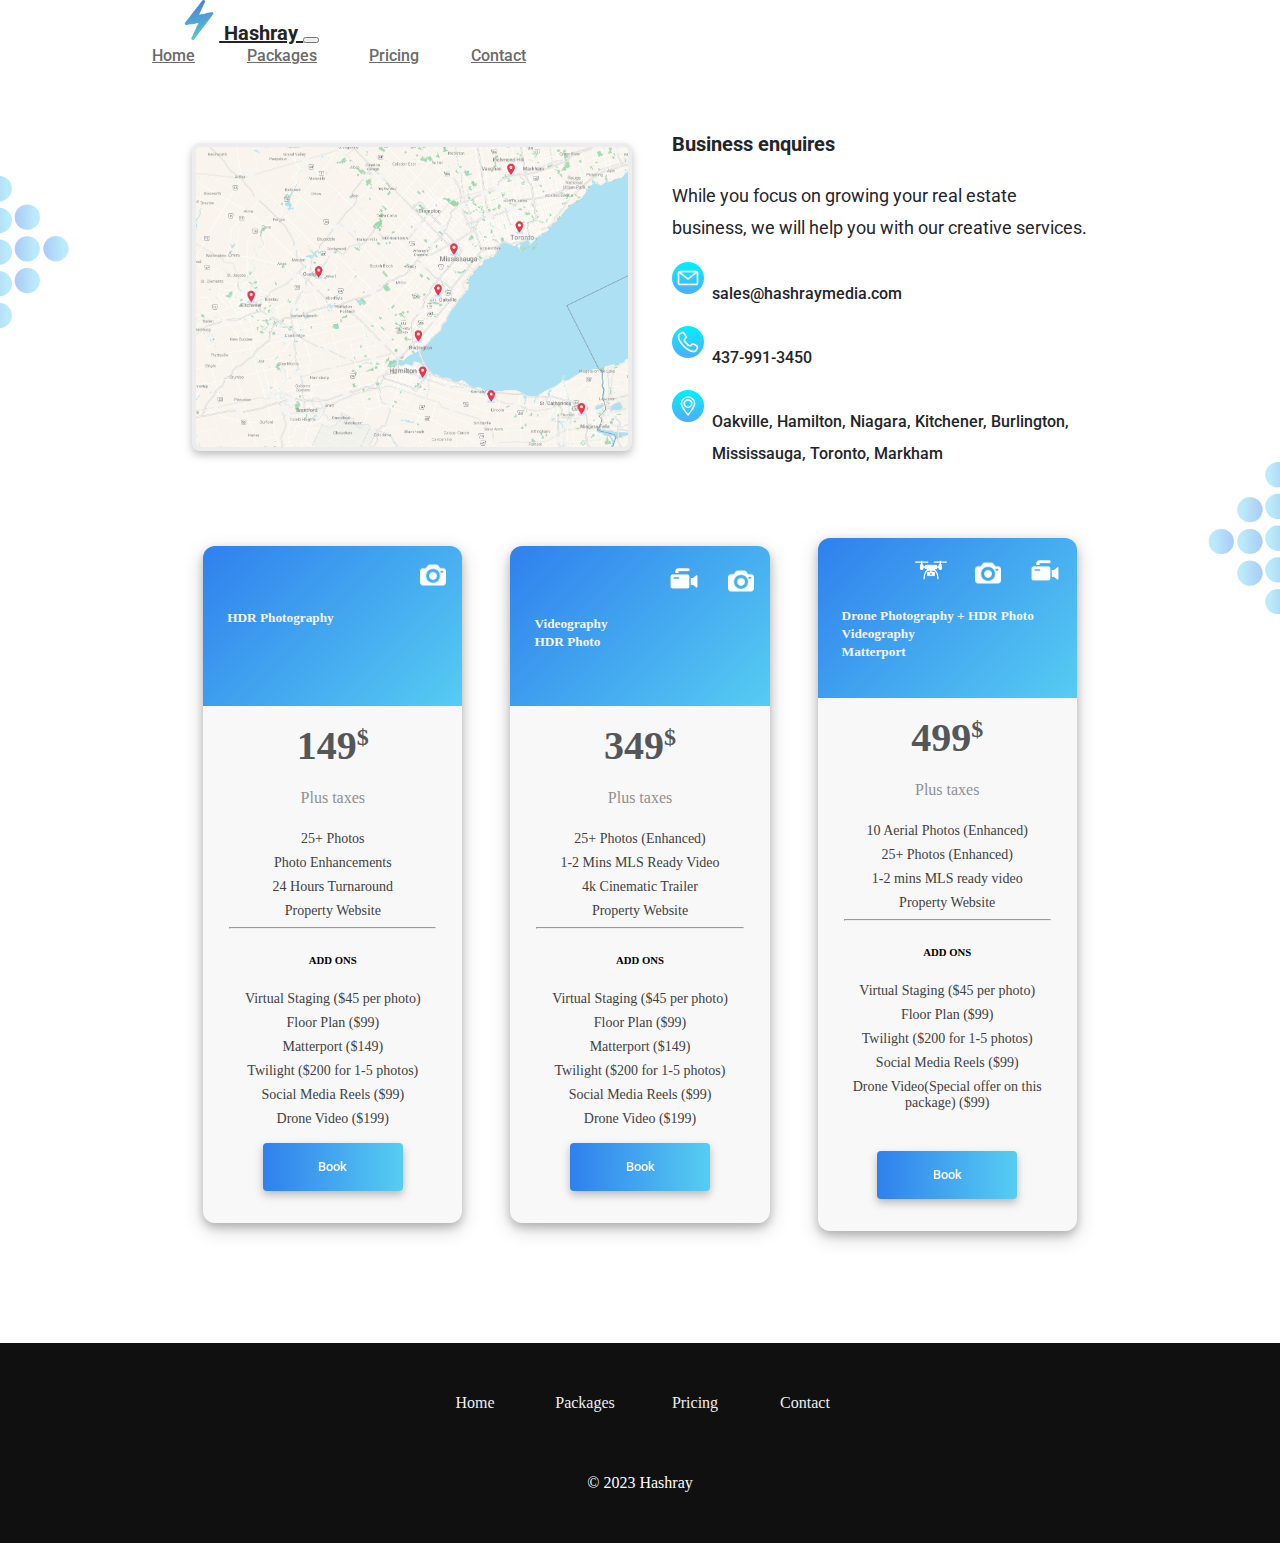
==== commit 4a4568bf: "Add files via upload" ====
--- a/contact.html
+++ b/contact.html
@@ -91,6 +91,7 @@
             <p class="cardParagraph">Twilight ($200 for 1-5 photos)</p>
             <p class="cardParagraph">Social Media Reels ($99)</p>
             <p class="cardParagraph">Drone Video ($199)</p>
+            <button class="heroButtonPricingContainer" onclick="location.href='/order.html'">Book</button>
           </div>
         </div>
       </div>
@@ -123,6 +124,7 @@
             <p class="cardParagraph">Twilight ($200 for 1-5 photos)</p>
             <p class="cardParagraph">Social Media Reels ($99)</p>
             <p class="cardParagraph">Drone Video ($199)</p>
+            <button class="heroButtonPricingContainer" onclick="location.href='/order.html'">Book</button>
           </div>
         </div>
       </div>       
@@ -157,6 +159,7 @@
             <p class="cardParagraph">Social Media Reels ($99)</p>
             <p class="cardParagraph">Drone Video(Special offer on this package) ($99)</p>
             <p class="cardParagraph">&#x200B</p>
+            <button class="heroButtonPricingContainer" onclick="location.href='/order.html'">Book</button>
           </div>
         </div>
       </div>       
--- a/contact.css
+++ b/contact.css
@@ -60,6 +60,8 @@
     overflow: hidden;
     flex-grow: 1;
     border: 4px solid rgb(237, 237, 237);
+    border-radius: 8px;
+    filter: drop-shadow(0px 4px 4px rgba(0, 0, 0, 0.25));
 }
 
 .map {
@@ -257,6 +259,20 @@
     margin: 16px 0px 32px 0px;
 }
 
+
+.heroButtonPricingContainer {
+    margin-top: 8px;
+    border: none;
+    width: 140px;
+    height: 48px;
+    background: linear-gradient(90.07deg, #2F80ED 0.06%, #56CCF2 98.51%);
+    border-radius: 4px;
+    color: #F5F5F5;
+    filter: drop-shadow(0px 4px 4px rgba(0, 0, 0, 0.25));
+    font-family: 'Roboto';
+    font-weight: 500;
+}
+
 .footerContainer {
     width: 100vw;
     height: 200px;
@@ -312,6 +328,7 @@
 
     .contactandmapContainer {
         width: 100%;
+        margin-top: 0px !important;
     }
 
     /* .mapContainer {
@@ -331,6 +348,15 @@
     .footer-item {
         margin: 0px 10px;
         width: 65px;
+    }
+
+    .contactContainer p {
+        font-family: 'Roboto';
+        font-weight: 400;
+        font-size: 16px;
+        line-height: 32px;
+        color: #232528;
+        margin-left: 8px;
     }
 
     .email p {
@@ -353,8 +379,8 @@
 
     .location p {
         font-family: 'Roboto';
-        font-weight: 500;
-        font-size: 16px;
+        font-weight: 400;
+        font-size: 14px;
         line-height: 32px;
         color: #232528;
         margin-left: 8px;
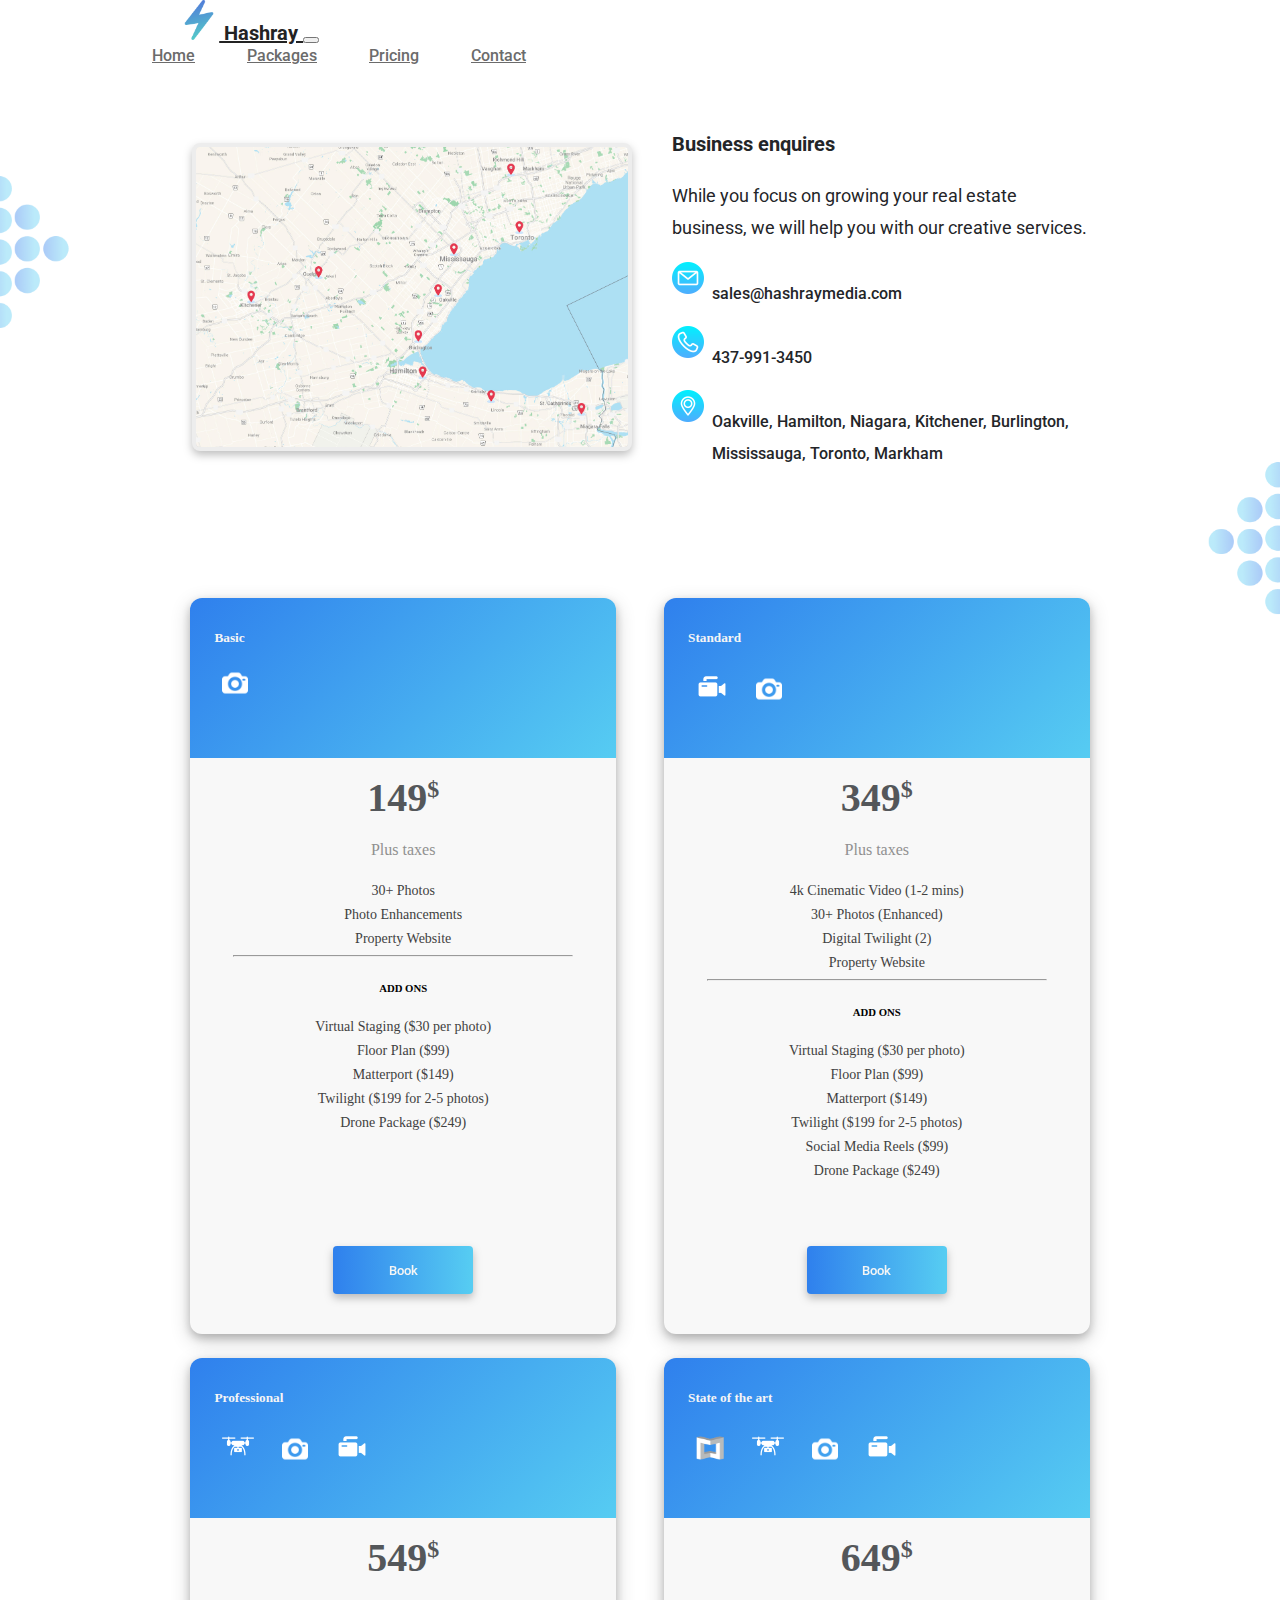
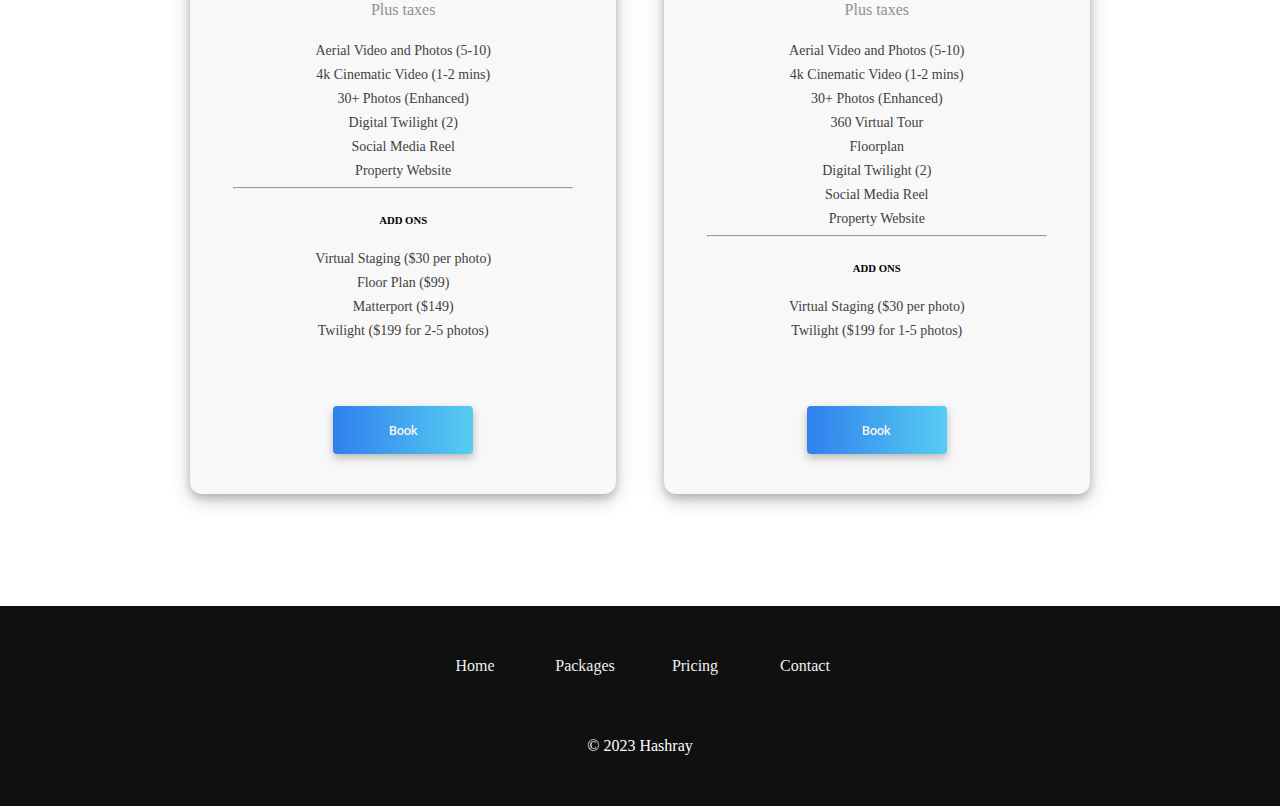
==== commit 9bcbfb35: "Add files via upload" ====
--- a/contact.html
+++ b/contact.html
@@ -13,175 +13,207 @@
 </head>
 
 <body>
-    <!-- Navbar -->
-    <nav class="myNav navbar sticky-top navbar-expand-lg navbar-light bg-light" id="pageTop">
-    <div class="container-fluid">
-    <a class="navbar-brand" href="index.html">
-        <img src="/Images/HashRay.png" alt="Bootstrap" width="40" height="40">
-        Hashray
-    </a>
-    <button class="navbar-toggler" type="button" data-bs-toggle="collapse" data-bs-target="#navbarNavAltMarkup" aria-controls="navbarNavAltMarkup" aria-expanded="false" aria-label="Toggle navigation">
-    <span class="navbar-toggler-icon"></span>
-    </button>
-    <div class="collapse navbar-collapse" id="navbarNavAltMarkup">
-    <div class="navbar-nav justify-content-center">
-        <a class="nav-link active" aria-current="page" href="index.html">Home</a>
-        <a class="nav-link" href="#PricingID">Packages</a>
-        <a class="nav-link" href="#PricingID">Pricing</a>
-        <a class="nav-link" href="#">Contact</a>
-    </div>
-    </div>
-    </div>
-    </nav>
-
-    <!-- contactandmapContainer -->
-    <div class="contactandmapContainer">
-        <div class="mapContainer">
-            <img src="Images/Map.jpg" alt="" class="map">
-        </div>
-        <!-- Contact Container -->        
-        <div class="contactContainer">
-            <p class="headingContactContainer">Business enquires</p>
-            <p>While you focus on growing your real estate business, we will help you with our creative services.</p>
-            <div class="iconContainer">  
-              <div class="contactinfo">
-                <div class="email">
-                  <img src="Images/email.png" alt="" width="32px" height="32px">
-                  <p>sales@hashraymedia.com</p>
-                </div>
-                <div class="mobile">
-                    <img src="Images/call.png" alt="" width="32px" height="32px">
-                    <p>437-991-3450</p>
-                </div> 
-              </div>           
-              <div class="location">
-                  <img src="Images/pin.png" alt="" width="32px" height="32px">
-                  <p>Oakville, Hamilton, Niagara, Kitchener, Burlington, Mississauga, Toronto, Markham</p>
+  <!-- Navbar -->
+  <nav class="myNav navbar sticky-top navbar-expand-lg navbar-light bg-light" id="pageTop">
+  <div class="container-fluid">
+  <a class="navbar-brand" href="index.html">
+      <img src="/Images/HashRay.png" alt="Bootstrap" width="40" height="40">
+      Hashray
+  </a>
+  <button class="navbar-toggler" type="button" data-bs-toggle="collapse" data-bs-target="#navbarNavAltMarkup" aria-controls="navbarNavAltMarkup" aria-expanded="false" aria-label="Toggle navigation">
+  <span class="navbar-toggler-icon"></span>
+  </button>
+  <div class="collapse navbar-collapse" id="navbarNavAltMarkup">
+  <div class="navbar-nav justify-content-center">
+      <a class="nav-link active" aria-current="page" href="index.html">Home</a>
+      <a class="nav-link" href="#PricingID">Packages</a>
+      <a class="nav-link" href="#PricingID">Pricing</a>
+      <a class="nav-link" href="#">Contact</a>
+  </div>
+  </div>
+  </div>
+  </nav>
+
+  <!-- contactandmapContainer -->
+  <div class="contactandmapContainer">
+      <div class="mapContainer">
+          <img src="Images/Map.jpg" alt="" class="map">
+      </div>
+      <!-- Contact Container -->        
+      <div class="contactContainer">
+          <p class="headingContactContainer">Business enquires</p>
+          <p>While you focus on growing your real estate business, we will help you with our creative services.</p>
+          <div class="iconContainer">  
+            <div class="contactinfo">
+              <div class="email">
+                <img src="Images/email.png" alt="" width="32px" height="32px">
+                <p>sales@hashraymedia.com</p>
               </div>
+              <div class="mobile">
+                  <img src="Images/call.png" alt="" width="32px" height="32px">
+                  <p>437-991-3450</p>
+              </div> 
+            </div>           
+            <div class="location">
+                <img src="Images/pin.png" alt="" width="32px" height="32px">
+                <p>Oakville, Hamilton, Niagara, Kitchener, Burlington, Mississauga, Toronto, Markham</p>
             </div>
-        </div>
-    </div>
-
+          </div>
+      </div>
+  </div>
 
   <!-- Pricing Container -->
   <div class="PricingContainer" id="PricingID">
     <div class="cardPricing cardOne">
-      <div class="cardTop cardOneTop">
-        <div class="imageContainer">
-          <img src="/Images/photo-camera.png" class="cardIcon" alt="" width="26px" height="26px">
-        </div>
-        <div class="cardHeadingContainer">
-          <h5 class="cardHeading">HDR Photography</h5>
+      <div class="cardTop cardOneTop">       
+        <div class="cardHeadingContainer">
+          <h5 class="cardHeading">Basic</h5>
+        </div>
+        <div class="imageContainer">
+          <img src="Images/photo-camera.png" class="cardIcon" alt="" width="26px" height="26px">
         </div>
       </div>
       <div class="cardBottom">
         <h3 class="price">149</h3>
         <p class="taxes">Plus taxes</p>
         <div class="cardParaContainer">
-          <p class="cardParagraph">25+ Photos</p>
+          <p class="cardParagraph">30+ Photos</p>
           <p class="cardParagraph">Photo Enhancements</p>
-          <p class="cardParagraph">24 Hours Turnaround</p>
-          <p class="cardParagraph">Property Website</p>
-          <hr>
-          <h6>ADD ONS</h6>
-          <div class="AddOns">
-            <p class="cardParagraph">Virtual Staging ($45 per photo)</p>
+          <p class="cardParagraph">Property Website</p>
+          <hr>
+          <h6>ADD ONS</h6>
+          <div class="AddOns">
+            <p class="cardParagraph">Virtual Staging ($30 per photo)</p>
             <p class="cardParagraph">Floor Plan ($99)</p>
             <p class="cardParagraph">Matterport ($149)</p>
-            <p class="cardParagraph">Twilight ($200 for 1-5 photos)</p>
-            <p class="cardParagraph">Social Media Reels ($99)</p>
-            <p class="cardParagraph">Drone Video ($199)</p>
-            <button class="heroButtonPricingContainer" onclick="location.href='/order.html'">Book</button>
-          </div>
-        </div>
-      </div>
+            <p class="cardParagraph">Twilight ($199 for 2-5 photos)</p>      
+            <p class="cardParagraph">Drone Package ($249)</p>      
+          </div>      
+        </div>
+
+      </div>
+      <button class="heroButtonPricingContainer" onclick="location.href='/order.html'">Book</button>
     </div>
     <div class="cardPricing cardTwo">
       <div class="cardTop cardTwoTop">
-        <div class="imageContainer">
-          <img src="/Images/camcorder.png" class="cardIcon" alt="" width="32px" height="32px">
-          <img src="/Images/photo-camera.png" class="cardIcon" alt="" width="26px" height="26px">
-        </div>
-        <div class="cardHeadingContainer">
-          <h5 class="cardHeading">Videography</h5>
-          <h5 class="cardHeading">HDR Photo</h5>  
+        <div class="cardHeadingContainer">
+          <h5 class="cardHeading">Standard</h5>
+        </div>
+        <div class="imageContainer">
+          <img src="Images/camcorder.png" class="cardIcon" alt="" width="32px" height="32px">
+          <img src="Images/photo-camera.png" class="cardIcon" alt="" width="26px" height="26px">
         </div>
       </div>
       <div class="cardBottom">
         <h3 class="price">349</h3>
         <p class="taxes">Plus taxes</p>
         <div class="cardParaContainer">
-          <p class="cardParagraph">25+ Photos (Enhanced)</p>
-          <p class="cardParagraph">1-2 Mins MLS Ready Video</p>
-          <p class="cardParagraph">4k Cinematic Trailer</p>
-          <p class="cardParagraph">Property Website</p>
-          <hr>
-          <h6>ADD ONS</h6>
-          <div class="AddOns">
-            <p class="cardParagraph">Virtual Staging ($45 per photo)</p>
+          <p class="cardParagraph">4k Cinematic Video (1-2 mins)</p>
+          <p class="cardParagraph">30+ Photos (Enhanced)</p>
+          <p class="cardParagraph">Digital Twilight (2)</p>
+          <p class="cardParagraph">Property Website</p>
+          <hr>
+          <h6>ADD ONS</h6>
+          <div class="AddOns">
+            <p class="cardParagraph">Virtual Staging ($30 per photo)</p>
             <p class="cardParagraph">Floor Plan ($99)</p>
             <p class="cardParagraph">Matterport ($149)</p>
-            <p class="cardParagraph">Twilight ($200 for 1-5 photos)</p>
+            <p class="cardParagraph">Twilight ($199 for 2-5 photos)</p>
             <p class="cardParagraph">Social Media Reels ($99)</p>
-            <p class="cardParagraph">Drone Video ($199)</p>
-            <button class="heroButtonPricingContainer" onclick="location.href='/order.html'">Book</button>
+            <p class="cardParagraph">Drone Package ($249)</p>  
           </div>
         </div>
-      </div>       
+
+      </div>   
+      <button class="heroButtonPricingContainer" onclick="location.href='/order.html'">Book</button>    
     </div>
     <div class="cardPricing cardThree">
-      <div class="cardTop cardTwoTop">
-        <div class="imageContainer">
-          <img src="/Images/drone.png" class="cardIcon" alt="" width="32px" height="32px">
-          <img src="/Images/photo-camera.png" class="cardIcon" alt="" width="26px" height="26px">
-          <img src="/Images/camcorder.png" class="cardIcon" alt="" width="32px" height="32px">
-        </div>
-        <div class="cardHeadingContainer">
-          <h5 class="cardHeading">Drone Photography + HDR Photo</h5>  
-          <h5 class="cardHeading">Videography</h5>
-          <h5 class="cardHeading">Matterport</h5>  
-        </div>
-      </div>
-      <div class="cardBottom">
-        <h3 class="price">499</h3>
-        <p class="taxes">Plus taxes</p>
-        <div class="cardParaContainer">
-          <p class="cardParagraph">10 Aerial Photos (Enhanced)</p>
-          <p class="cardParagraph">25+ Photos (Enhanced)</p>
-          <p class="cardParagraph">1-2 mins MLS ready video</p>
-          <p class="cardParagraph">Property Website</p>
-          <hr>
-          <h6>ADD ONS</h6>
-          <div class="AddOns">
-            <p class="cardParagraph">Virtual Staging ($45 per photo)</p>
+      <div class="cardTop cardThreeTop">
+        <div class="cardHeadingContainer">
+          <h5 class="cardHeading">Professional</h5>  
+        </div>
+        <div class="imageContainer">
+          <img src="Images/drone.png" class="cardIcon" alt="" width="32px" height="32px">
+          <img src="Images/photo-camera.png" class="cardIcon" alt="" width="26px" height="26px">
+          <img src="Images/camcorder.png" class="cardIcon" alt="" width="32px" height="32px">
+        </div>
+      </div>
+      <div class="cardBottom">
+        <h3 class="price">549</h3>
+        <p class="taxes">Plus taxes</p>
+        <div class="cardParaContainer">
+          <p class="cardParagraph">Aerial Video and Photos (5-10)</p>
+          <p class="cardParagraph">4k Cinematic Video (1-2 mins)</p>
+          <p class="cardParagraph">30+ Photos (Enhanced)</p>
+          <p class="cardParagraph">Digital Twilight (2)</p>
+          <p class="cardParagraph">Social Media Reel</p>
+          <p class="cardParagraph">Property Website</p>
+          <hr>
+          <h6>ADD ONS</h6>
+          <div class="AddOns">
+            <p class="cardParagraph">Virtual Staging ($30 per photo)</p> 
             <p class="cardParagraph">Floor Plan ($99)</p> 
-            <p class="cardParagraph">Twilight ($200 for 1-5 photos)</p>
-            <p class="cardParagraph">Social Media Reels ($99)</p>
-            <p class="cardParagraph">Drone Video(Special offer on this package) ($99)</p>
-            <p class="cardParagraph">&#x200B</p>
-            <button class="heroButtonPricingContainer" onclick="location.href='/order.html'">Book</button>
+            <p class="cardParagraph">Matterport ($149)</p> 
+            <p class="cardParagraph">Twilight ($199 for 2-5 photos)</p>
+            <p class="cardParagraph">&#x200B</p>    
+          </div> 
+        </div>
+
+      </div>
+      <button class="heroButtonPricingContainer" onclick="location.href='/order.html'">Book</button>      
+    </div>
+    <div class="cardPricing cardFour">
+      <div class="cardTop cardFourTop">
+        <div class="cardHeadingContainer">
+          <h5 class="cardHeading">State of the art</h5>  
+        </div>
+        <div class="imageContainer">
+          <img src="Images/Matterport_White.png" class="cardIcon" alt="" width="28px" height="28px">
+          <img src="Images/drone.png" class="cardIcon" alt="" width="32px" height="32px">
+          <img src="Images/photo-camera.png" class="cardIcon" alt="" width="26px" height="26px">
+          <img src="Images/camcorder.png" class="cardIcon" alt="" width="32px" height="32px">
+        </div>
+      </div>
+      <div class="cardBottom">
+        <h3 class="price">649</h3>
+        <p class="taxes">Plus taxes</p>
+        <div class="cardParaContainer">
+          <p class="cardParagraph">Aerial Video and Photos (5-10)</p>
+          <p class="cardParagraph">4k Cinematic Video (1-2 mins)</p>
+          <p class="cardParagraph">30+ Photos (Enhanced)</p>
+          <p class="cardParagraph">360 Virtual Tour</p>
+          <p class="cardParagraph">Floorplan</p>
+          <p class="cardParagraph">Digital Twilight (2)</p>
+          <p class="cardParagraph">Social Media Reel</p>
+          <p class="cardParagraph">Property Website</p>
+          <hr>
+          <h6>ADD ONS</h6>
+          <div class="AddOns">
+            <p class="cardParagraph">Virtual Staging ($30 per photo)</p> 
+            <p class="cardParagraph">Twilight ($199 for 1-5 photos)</p>
+             <p class="cardParagraph">&#x200B</p>
           </div>
         </div>
-      </div>       
-    </div>
-  </div>
-
-
-    <!-- Footer -->
-    <footer class="footerContainer" id="footerID">
-    <div class="footerNavContainer">
-        <ul class="footerNav">
-        <li class="footer-item"><a href="index.html" class="footer-anchor">Home</a></li>
-        <li class="footer-item"><a href="#PricingID" class="footer-anchor">Packages</a></li>
-        <li class="footer-item"><a href="#PricingID" class="footer-anchor">Pricing</a></li>
-        <li class="footer-item"><a href="#" class="footer-anchor">Contact</a></li>
-        </ul>
-    </div>
-    <div class="copyrightContainer">
-        <p class="copyright">© 2023 Hashray</p>
-    </div>    
-    </footer>
-
-    <script src="https://cdn.jsdelivr.net/npm/bootstrap@5.2.3/dist/js/bootstrap.bundle.min.js" integrity="sha384-kenU1KFdBIe4zVF0s0G1M5b4hcpxyD9F7jL+jjXkk+Q2h455rYXK/7HAuoJl+0I4" crossorigin="anonymous"></script>
+      </div>   
+      <button class="heroButtonPricingContainer" onclick="location.href='/order.html'">Book</button>    
+    </div>
+  </div>
+
+  <!-- Footer -->
+  <footer class="footerContainer" id="footerID">
+  <div class="footerNavContainer">
+      <ul class="footerNav">
+      <li class="footer-item"><a href="index.html" class="footer-anchor">Home</a></li>
+      <li class="footer-item"><a href="#PricingID" class="footer-anchor">Packages</a></li>
+      <li class="footer-item"><a href="#PricingID" class="footer-anchor">Pricing</a></li>
+      <li class="footer-item"><a href="#" class="footer-anchor">Contact</a></li>
+      </ul>
+  </div>
+  <div class="copyrightContainer">
+      <p class="copyright">© 2023 Hashray</p>
+  </div>    
+  </footer>
+
+  <script src="https://cdn.jsdelivr.net/npm/bootstrap@5.2.3/dist/js/bootstrap.bundle.min.js" integrity="sha384-kenU1KFdBIe4zVF0s0G1M5b4hcpxyD9F7jL+jjXkk+Q2h455rYXK/7HAuoJl+0I4" crossorigin="anonymous"></script>
 </body>
 </html>--- a/contact.css
+++ b/contact.css
@@ -143,12 +143,11 @@
     margin-left: 8px;
 }
 
-
 .PricingContainer {
-    width: 72vw;
+    width: 74vw;
     height: auto;
     /* background-color: antiquewhite; */
-    margin-top: 40px;
+    margin-top: 100px;
     align-self: center;
     display: flex;
     flex-wrap: wrap;
@@ -156,11 +155,14 @@
     align-items: center;
 }
 
+
 .cardPricing {
+    display: flex;
+    flex-direction: column;
     margin: auto;
     margin: 12px 24px 12px 24px;
-    min-height: 400px;
-    flex-basis: 250px;
+    min-height: 700px;
+    flex-basis: 280px;
     flex-grow: 1;
     background-color: #F8F8F8;
     border-radius: 12px;
@@ -177,8 +179,8 @@
 }
 
 .imageContainer {
-    align-self: flex-end;
-    margin: 0px 16px;
+    align-self: flex-start;
+    margin: 0px 8px;
 }
 
 .cardIcon {
@@ -187,27 +189,28 @@
 
 .cardHeading {
     color: #F5F5F5;
-    margin: 2px 24px;
+    margin: 16px 0px 0px 24px;
 }
 
 .cardHeadingContainer {
     margin-top: 16px;
-    margin-bottom: 16px;
+    margin-bottom: 8px;
 }
 
 
 .cardBottom {
     display: flex;
     flex-direction: column;
-    justify-content: center;
+    justify-content: flex-start;
     align-items: center;
-    height: auto;
+    height: 480px;
 }
 
 .cardParaContainer {
     width: 80%;
     text-align: center;
 }
+
 
 .price {
     font-weight: 800;
@@ -233,16 +236,6 @@
     color: #909090;
 }
 
-.dollar {
-    font-size: 16px;
-    color: #54575A;
-}
-
-.taxes {
-    font-size: 16px;
-    color: #909090;
-}
-
 .cardLine {
     width: 80%;
     margin: 8px;
@@ -258,7 +251,6 @@
 .AddOns {
     margin: 16px 0px 32px 0px;
 }
-
 
 .heroButtonPricingContainer {
     margin-top: 8px;
@@ -271,6 +263,9 @@
     filter: drop-shadow(0px 4px 4px rgba(0, 0, 0, 0.25));
     font-family: 'Roboto';
     font-weight: 500;
+    margin-bottom: 40px;
+    align-self: center;
+    justify-self: center;
 }
 
 .footerContainer {
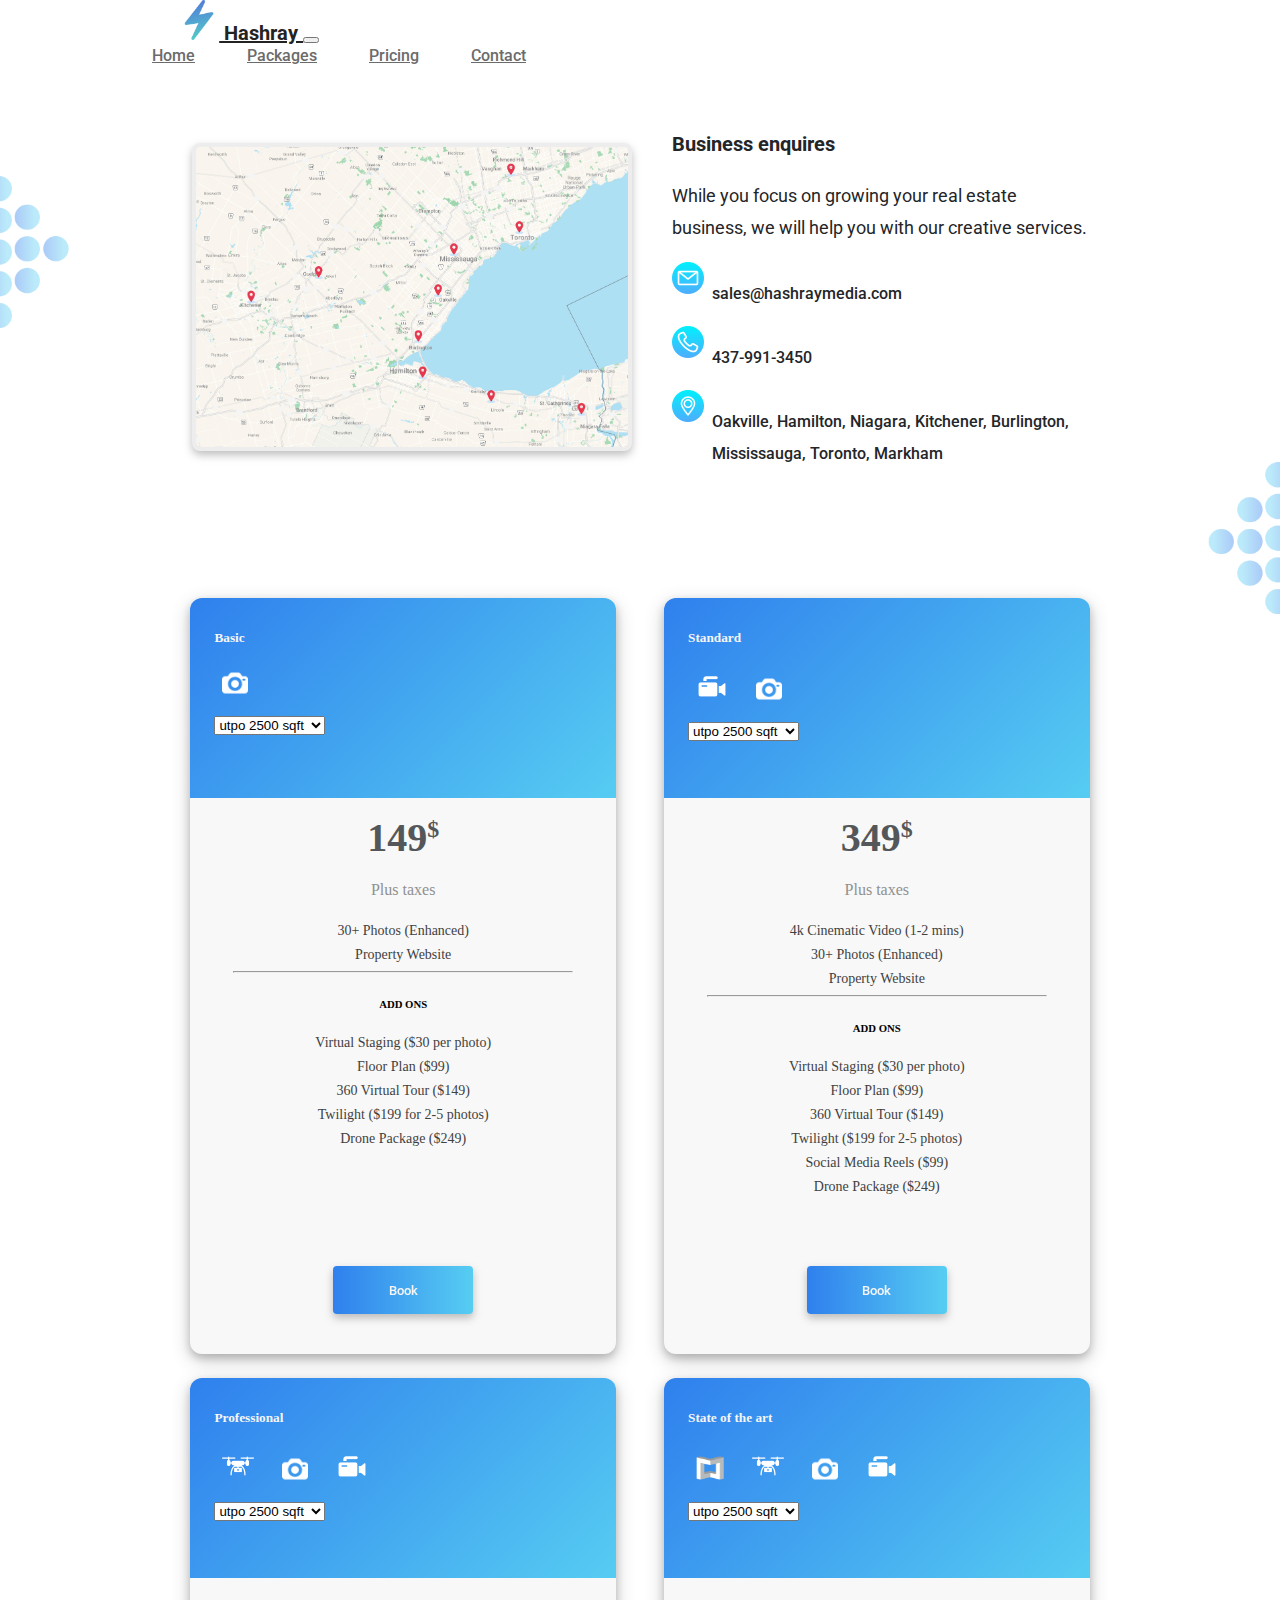
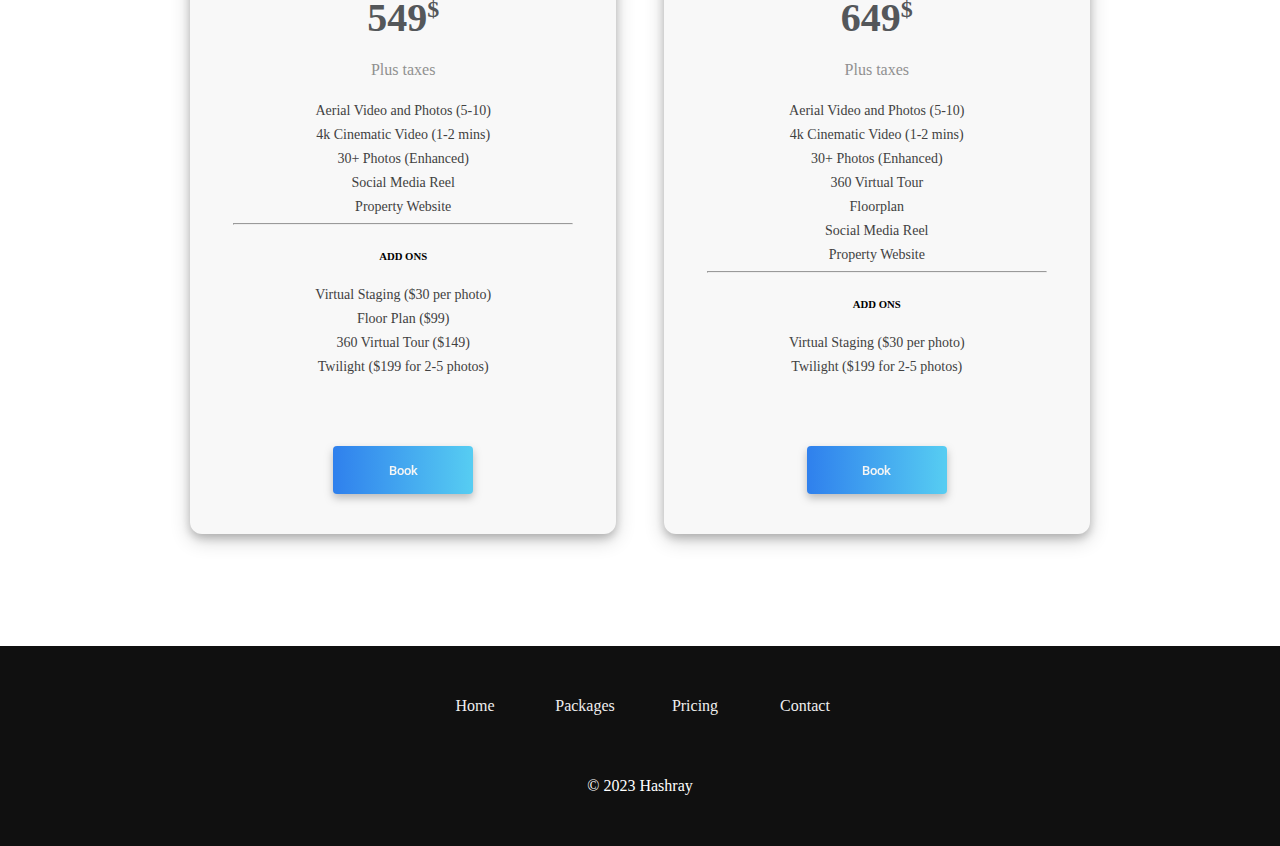
==== commit 326abecd: "Add files via upload" ====
--- a/contact.html
+++ b/contact.html
@@ -26,8 +26,8 @@
   <div class="collapse navbar-collapse" id="navbarNavAltMarkup">
   <div class="navbar-nav justify-content-center">
       <a class="nav-link active" aria-current="page" href="index.html">Home</a>
-      <a class="nav-link" href="#PricingID">Packages</a>
-      <a class="nav-link" href="#PricingID">Pricing</a>
+      <a class="nav-link" href="#pricingMoveID">Packages</a>
+      <a class="nav-link" href="#pricingMoveID">Pricing</a>
       <a class="nav-link" href="#">Contact</a>
   </div>
   </div>
@@ -62,6 +62,9 @@
       </div>
   </div>
 
+  <!-- MovetoContainer -->
+  <div  id="pricingMoveID"></div>
+
   <!-- Pricing Container -->
   <div class="PricingContainer" id="PricingID">
     <div class="cardPricing cardOne">
@@ -72,20 +75,26 @@
         <div class="imageContainer">
           <img src="Images/photo-camera.png" class="cardIcon" alt="" width="26px" height="26px">
         </div>
-      </div>
-      <div class="cardBottom">
-        <h3 class="price">149</h3>
-        <p class="taxes">Plus taxes</p>
-        <div class="cardParaContainer">
-          <p class="cardParagraph">30+ Photos</p>
-          <p class="cardParagraph">Photo Enhancements</p>
+        <div class="sqftSelector">
+          <select class="form-select selectorBasic" aria-label="Default select example">
+              <option value="149" selected>utpo 2500 sqft</option>
+              <option value="199">2501-3500 sqft</option>
+              <option value="249">3501-5000 sqft</option>
+          </select>
+      </div>    
+      </div>
+      <div class="cardBottom">
+        <h3 class="price priceBasic">149</h3>
+        <p class="taxes">Plus taxes</p>
+        <div class="cardParaContainer">
+          <p class="cardParagraph">30+ Photos (Enhanced)</p>
           <p class="cardParagraph">Property Website</p>
           <hr>
           <h6>ADD ONS</h6>
           <div class="AddOns">
             <p class="cardParagraph">Virtual Staging ($30 per photo)</p>
-            <p class="cardParagraph">Floor Plan ($99)</p>
-            <p class="cardParagraph">Matterport ($149)</p>
+            <p class="cardParagraph FPBasic">Floor Plan ($99)</p>
+            <p class="cardParagraph VTBasic">360 Virtual Tour ($149)</p>
             <p class="cardParagraph">Twilight ($199 for 2-5 photos)</p>      
             <p class="cardParagraph">Drone Package ($249)</p>      
           </div>      
@@ -103,21 +112,27 @@
           <img src="Images/camcorder.png" class="cardIcon" alt="" width="32px" height="32px">
           <img src="Images/photo-camera.png" class="cardIcon" alt="" width="26px" height="26px">
         </div>
-      </div>
-      <div class="cardBottom">
-        <h3 class="price">349</h3>
+        <div class="sqftSelector">
+            <select class="form-select selectorStandard" aria-label="Default select example">
+                <option value="349" selected>utpo 2500 sqft</option>
+                <option value="449">2501-3500 sqft</option>
+                <option value="549">3501-5000 sqft</option>
+            </select>
+        </div> 
+      </div>
+      <div class="cardBottom">
+        <h3 class="price priceStandard">349</h3>
         <p class="taxes">Plus taxes</p>
         <div class="cardParaContainer">
           <p class="cardParagraph">4k Cinematic Video (1-2 mins)</p>
           <p class="cardParagraph">30+ Photos (Enhanced)</p>
-          <p class="cardParagraph">Digital Twilight (2)</p>
           <p class="cardParagraph">Property Website</p>
           <hr>
           <h6>ADD ONS</h6>
           <div class="AddOns">
             <p class="cardParagraph">Virtual Staging ($30 per photo)</p>
-            <p class="cardParagraph">Floor Plan ($99)</p>
-            <p class="cardParagraph">Matterport ($149)</p>
+            <p class="cardParagraph FPStandard">Floor Plan ($99)</p>
+            <p class="cardParagraph VTStandard">360 Virtual Tour ($149)</p>
             <p class="cardParagraph">Twilight ($199 for 2-5 photos)</p>
             <p class="cardParagraph">Social Media Reels ($99)</p>
             <p class="cardParagraph">Drone Package ($249)</p>  
@@ -137,25 +152,31 @@
           <img src="Images/photo-camera.png" class="cardIcon" alt="" width="26px" height="26px">
           <img src="Images/camcorder.png" class="cardIcon" alt="" width="32px" height="32px">
         </div>
-      </div>
-      <div class="cardBottom">
-        <h3 class="price">549</h3>
+        <div class="sqftSelector">
+            <select class="form-select selectorProfessional" aria-label="Default select example">
+                <option value="449" selected>utpo 2500 sqft</option>
+                <option value="599">2501-3500 sqft</option>
+                <option value="699">3501-5000 sqft</option>
+            </select>
+        </div> 
+      </div>
+      <div class="cardBottom">
+        <h3 class="price priceProfessional">549</h3>
         <p class="taxes">Plus taxes</p>
         <div class="cardParaContainer">
           <p class="cardParagraph">Aerial Video and Photos (5-10)</p>
           <p class="cardParagraph">4k Cinematic Video (1-2 mins)</p>
           <p class="cardParagraph">30+ Photos (Enhanced)</p>
-          <p class="cardParagraph">Digital Twilight (2)</p>
           <p class="cardParagraph">Social Media Reel</p>
           <p class="cardParagraph">Property Website</p>
           <hr>
           <h6>ADD ONS</h6>
           <div class="AddOns">
             <p class="cardParagraph">Virtual Staging ($30 per photo)</p> 
-            <p class="cardParagraph">Floor Plan ($99)</p> 
-            <p class="cardParagraph">Matterport ($149)</p> 
+            <p class="cardParagraph FPProfessional">Floor Plan ($99)</p> 
+            <p class="cardParagraph VTProfessional">360 Virtual Tour ($149)</p> 
             <p class="cardParagraph">Twilight ($199 for 2-5 photos)</p>
-            <p class="cardParagraph">&#x200B</p>    
+            <p class="cardParagraph">&#x200B</p>   
           </div> 
         </div>
 
@@ -173,9 +194,16 @@
           <img src="Images/photo-camera.png" class="cardIcon" alt="" width="26px" height="26px">
           <img src="Images/camcorder.png" class="cardIcon" alt="" width="32px" height="32px">
         </div>
-      </div>
-      <div class="cardBottom">
-        <h3 class="price">649</h3>
+        <div class="sqftSelector">
+            <select class="form-select selectorStateOfTheArt" aria-label="Default select example">
+                <option value="649" selected>utpo 2500 sqft</option>
+                <option value="799">2501-3500 sqft</option>
+                <option value="899">3501-5000 sqft</option>
+            </select>
+        </div> 
+      </div>
+      <div class="cardBottom">
+        <h3 class="price priceStateOfTheArt">649</h3>
         <p class="taxes">Plus taxes</p>
         <div class="cardParaContainer">
           <p class="cardParagraph">Aerial Video and Photos (5-10)</p>
@@ -183,14 +211,13 @@
           <p class="cardParagraph">30+ Photos (Enhanced)</p>
           <p class="cardParagraph">360 Virtual Tour</p>
           <p class="cardParagraph">Floorplan</p>
-          <p class="cardParagraph">Digital Twilight (2)</p>
           <p class="cardParagraph">Social Media Reel</p>
           <p class="cardParagraph">Property Website</p>
           <hr>
           <h6>ADD ONS</h6>
           <div class="AddOns">
             <p class="cardParagraph">Virtual Staging ($30 per photo)</p> 
-            <p class="cardParagraph">Twilight ($199 for 1-5 photos)</p>
+            <p class="cardParagraph">Twilight ($199 for 2-5 photos)</p>
              <p class="cardParagraph">&#x200B</p>
           </div>
         </div>
@@ -204,8 +231,8 @@
   <div class="footerNavContainer">
       <ul class="footerNav">
       <li class="footer-item"><a href="index.html" class="footer-anchor">Home</a></li>
-      <li class="footer-item"><a href="#PricingID" class="footer-anchor">Packages</a></li>
-      <li class="footer-item"><a href="#PricingID" class="footer-anchor">Pricing</a></li>
+      <li class="footer-item"><a href="#pricingMoveID" class="footer-anchor">Packages</a></li>
+      <li class="footer-item"><a href="#pricingMoveID" class="footer-anchor">Pricing</a></li>
       <li class="footer-item"><a href="#" class="footer-anchor">Contact</a></li>
       </ul>
   </div>
@@ -215,5 +242,6 @@
   </footer>
 
   <script src="https://cdn.jsdelivr.net/npm/bootstrap@5.2.3/dist/js/bootstrap.bundle.min.js" integrity="sha384-kenU1KFdBIe4zVF0s0G1M5b4hcpxyD9F7jL+jjXkk+Q2h455rYXK/7HAuoJl+0I4" crossorigin="anonymous"></script>
+  <script src="index.js"></script>
 </body>
 </html>--- a/contact.css
+++ b/contact.css
@@ -172,7 +172,7 @@
 .cardTop {
     /* background-color: #56CCF2; */
     background: linear-gradient(135deg, #2F80ED, #56CCF2);
-    height: 160px;
+    height: 200px;
     border-radius: 12px 12px 0px 0px;
     display: flex;
     flex-direction: column;
@@ -197,13 +197,17 @@
     margin-bottom: 8px;
 }
 
+.sqftSelector {
+    width: 60%;
+    margin: 16px 24px;
+}
 
 .cardBottom {
     display: flex;
     flex-direction: column;
     justify-content: flex-start;
     align-items: center;
-    height: 480px;
+    height: 460px;
 }
 
 .cardParaContainer {
@@ -212,7 +216,11 @@
 }
 
 
-.price {
+.price,
+.priceBasic,
+.priceStandard,
+.priceProfessional,
+.priceStateOfTheArt {
     font-weight: 800;
     font-size: 40px;
     margin: 16px 0px 4px 0px;
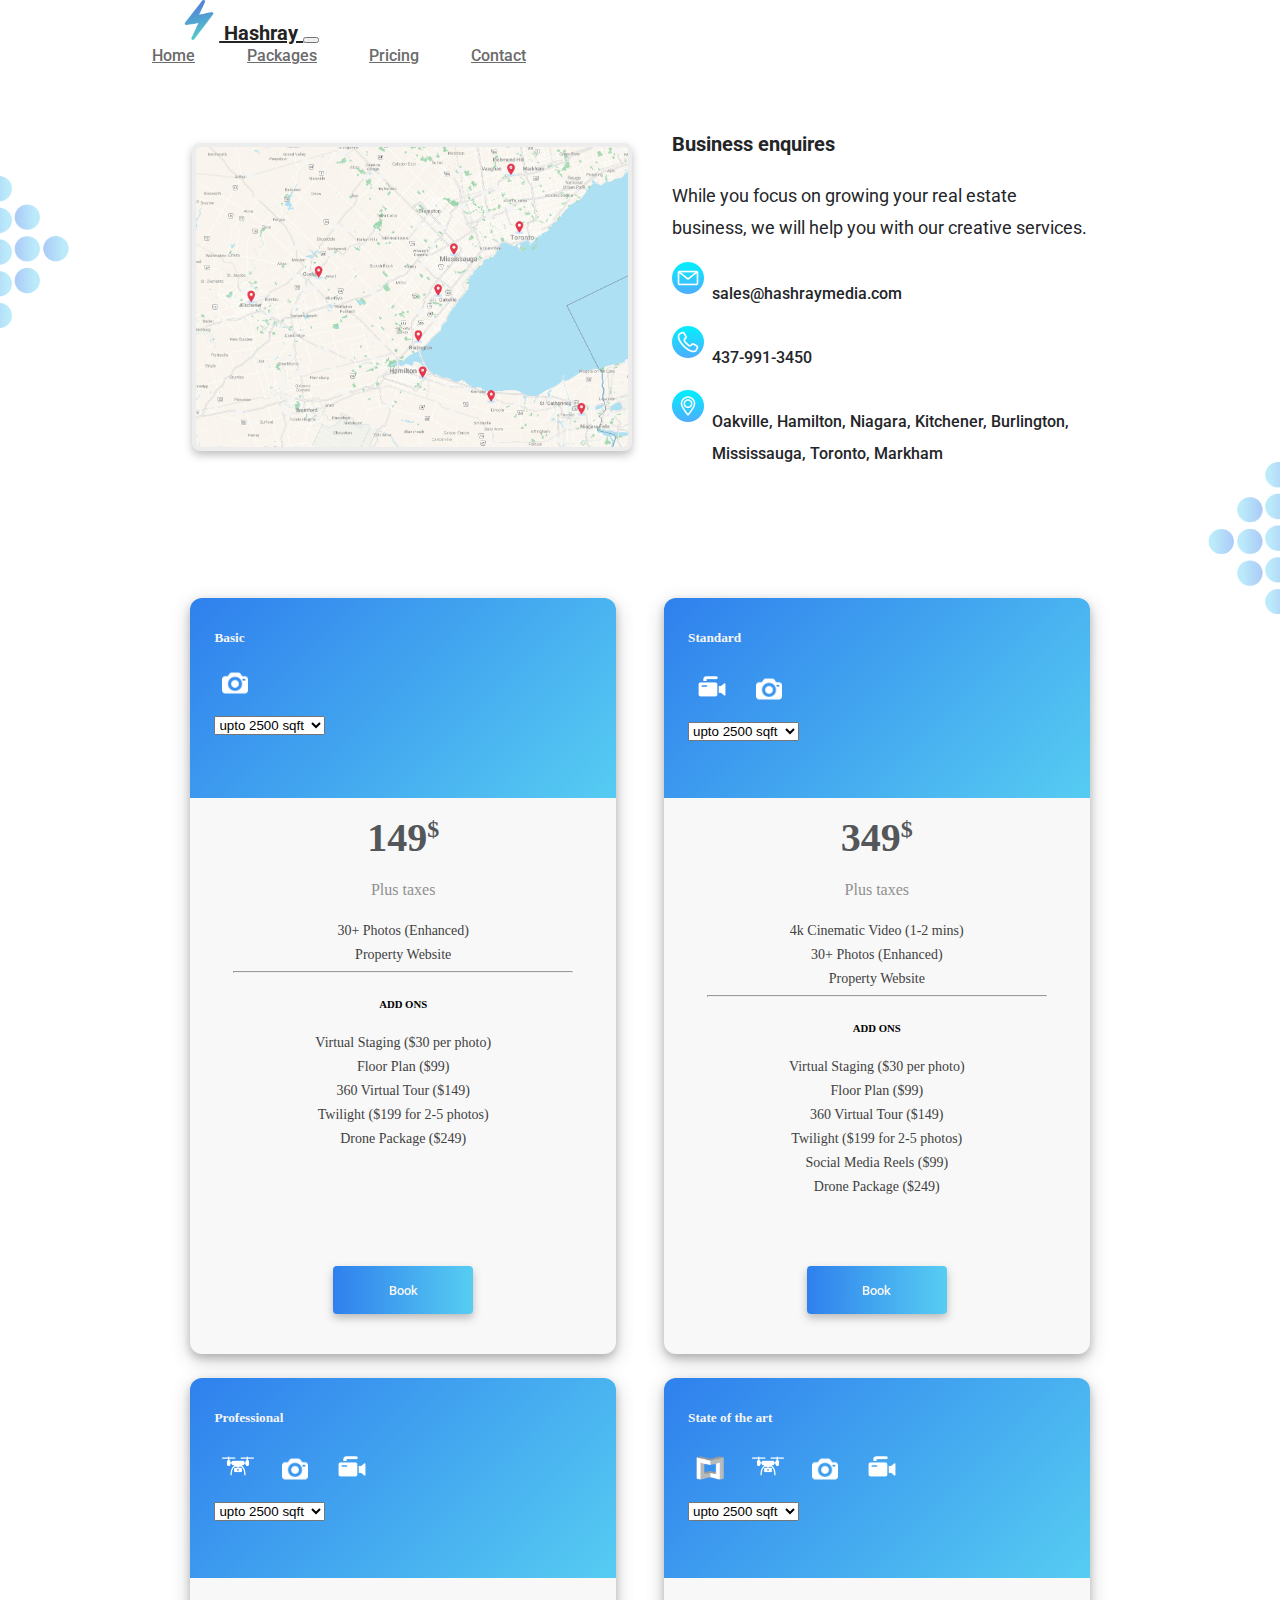
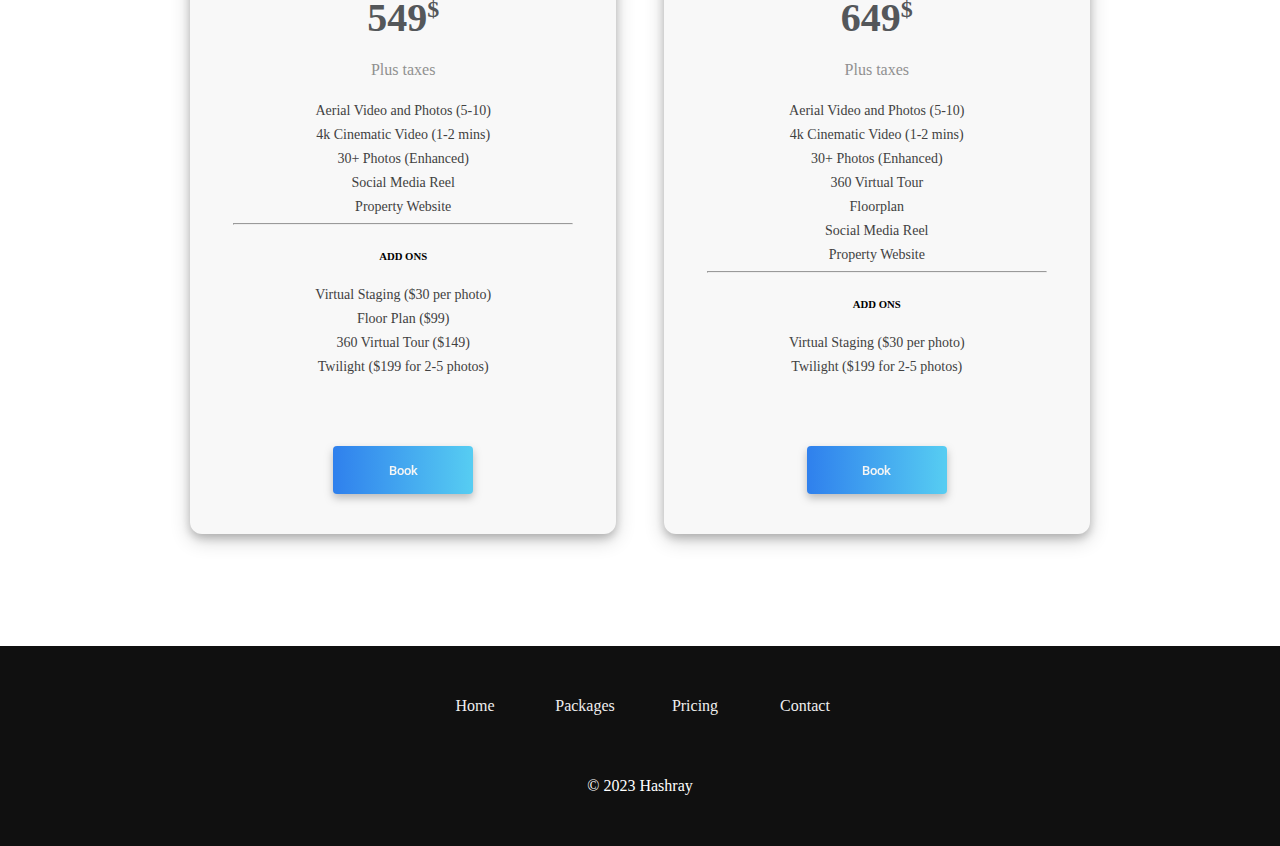
==== commit 55e546c6: "Add files via upload" ====
--- a/contact.html
+++ b/contact.html
@@ -77,7 +77,7 @@
         </div>
         <div class="sqftSelector">
           <select class="form-select selectorBasic" aria-label="Default select example">
-              <option value="149" selected>utpo 2500 sqft</option>
+              <option value="149" selected>upto 2500 sqft</option>
               <option value="199">2501-3500 sqft</option>
               <option value="249">3501-5000 sqft</option>
           </select>
@@ -114,7 +114,7 @@
         </div>
         <div class="sqftSelector">
             <select class="form-select selectorStandard" aria-label="Default select example">
-                <option value="349" selected>utpo 2500 sqft</option>
+                <option value="349" selected>upto 2500 sqft</option>
                 <option value="449">2501-3500 sqft</option>
                 <option value="549">3501-5000 sqft</option>
             </select>
@@ -154,7 +154,7 @@
         </div>
         <div class="sqftSelector">
             <select class="form-select selectorProfessional" aria-label="Default select example">
-                <option value="449" selected>utpo 2500 sqft</option>
+                <option value="449" selected>upto 2500 sqft</option>
                 <option value="599">2501-3500 sqft</option>
                 <option value="699">3501-5000 sqft</option>
             </select>
@@ -196,7 +196,7 @@
         </div>
         <div class="sqftSelector">
             <select class="form-select selectorStateOfTheArt" aria-label="Default select example">
-                <option value="649" selected>utpo 2500 sqft</option>
+                <option value="649" selected>upto 2500 sqft</option>
                 <option value="799">2501-3500 sqft</option>
                 <option value="899">3501-5000 sqft</option>
             </select>
